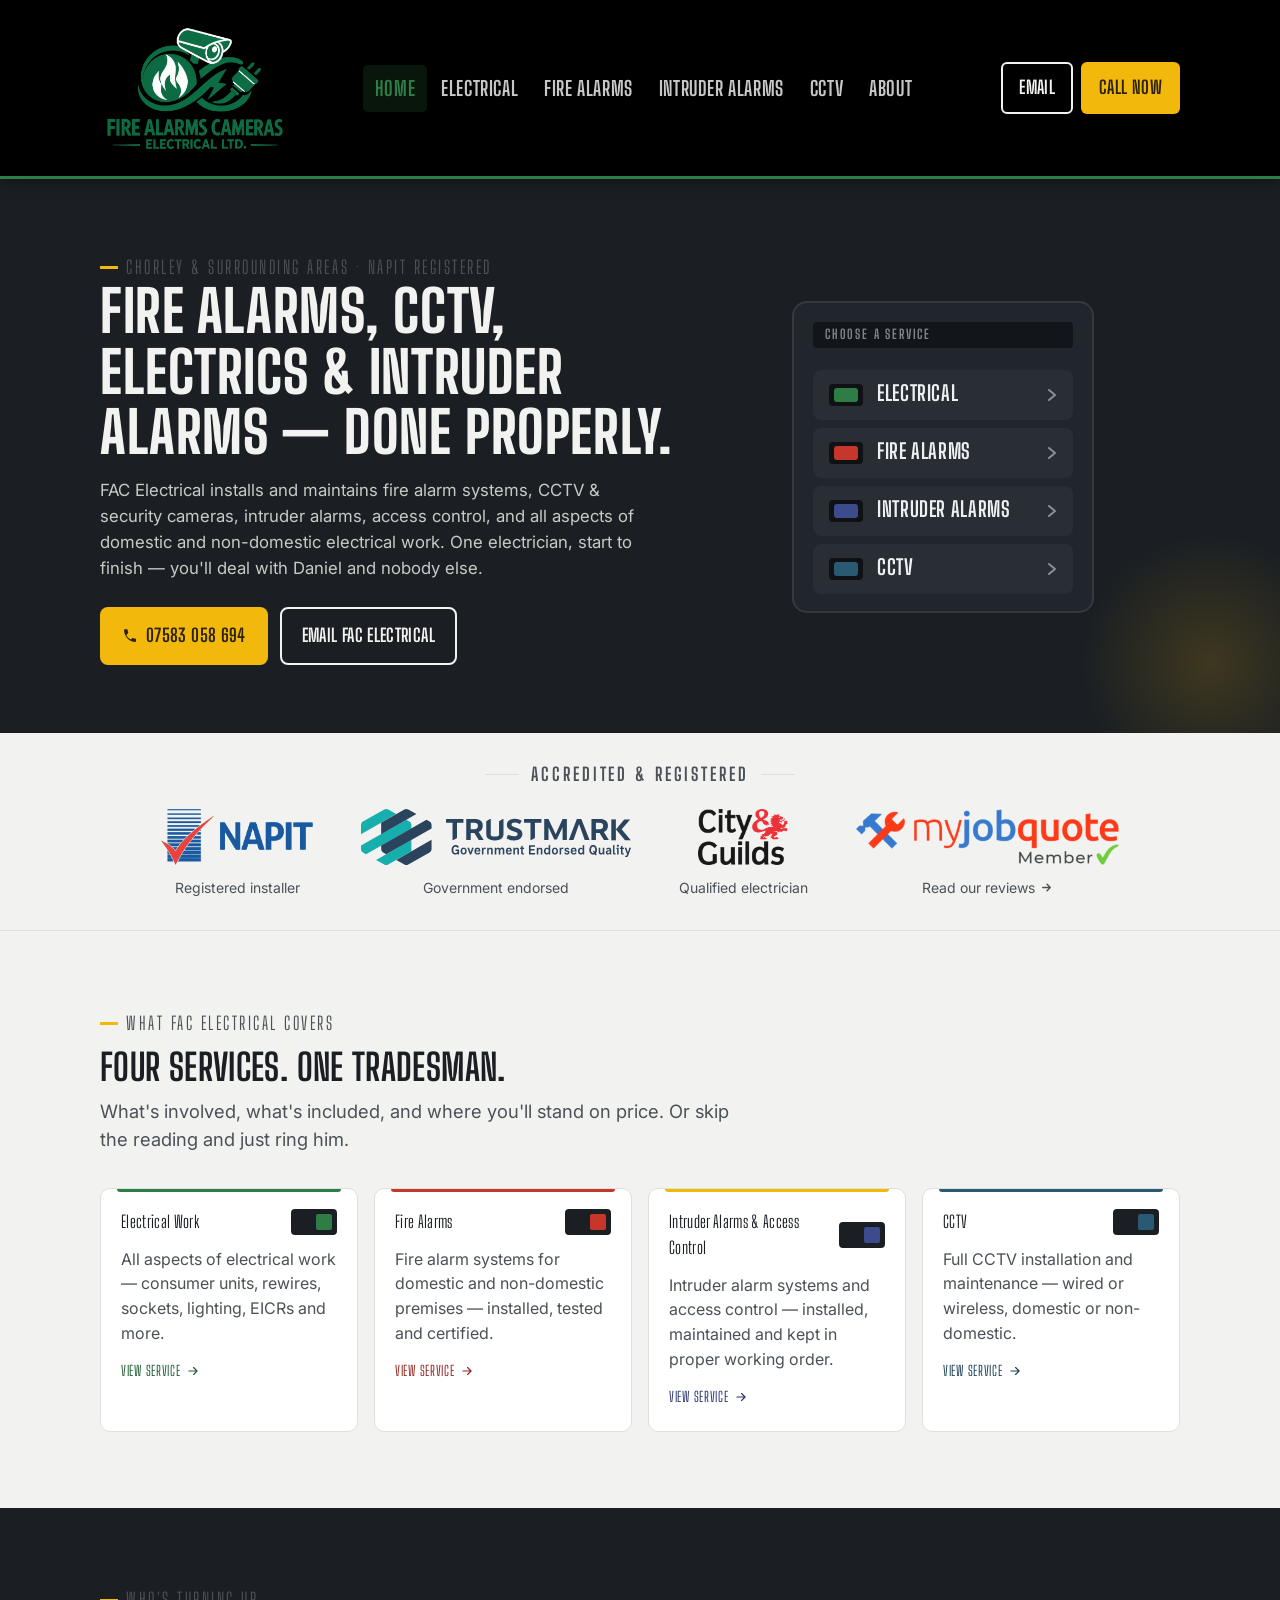
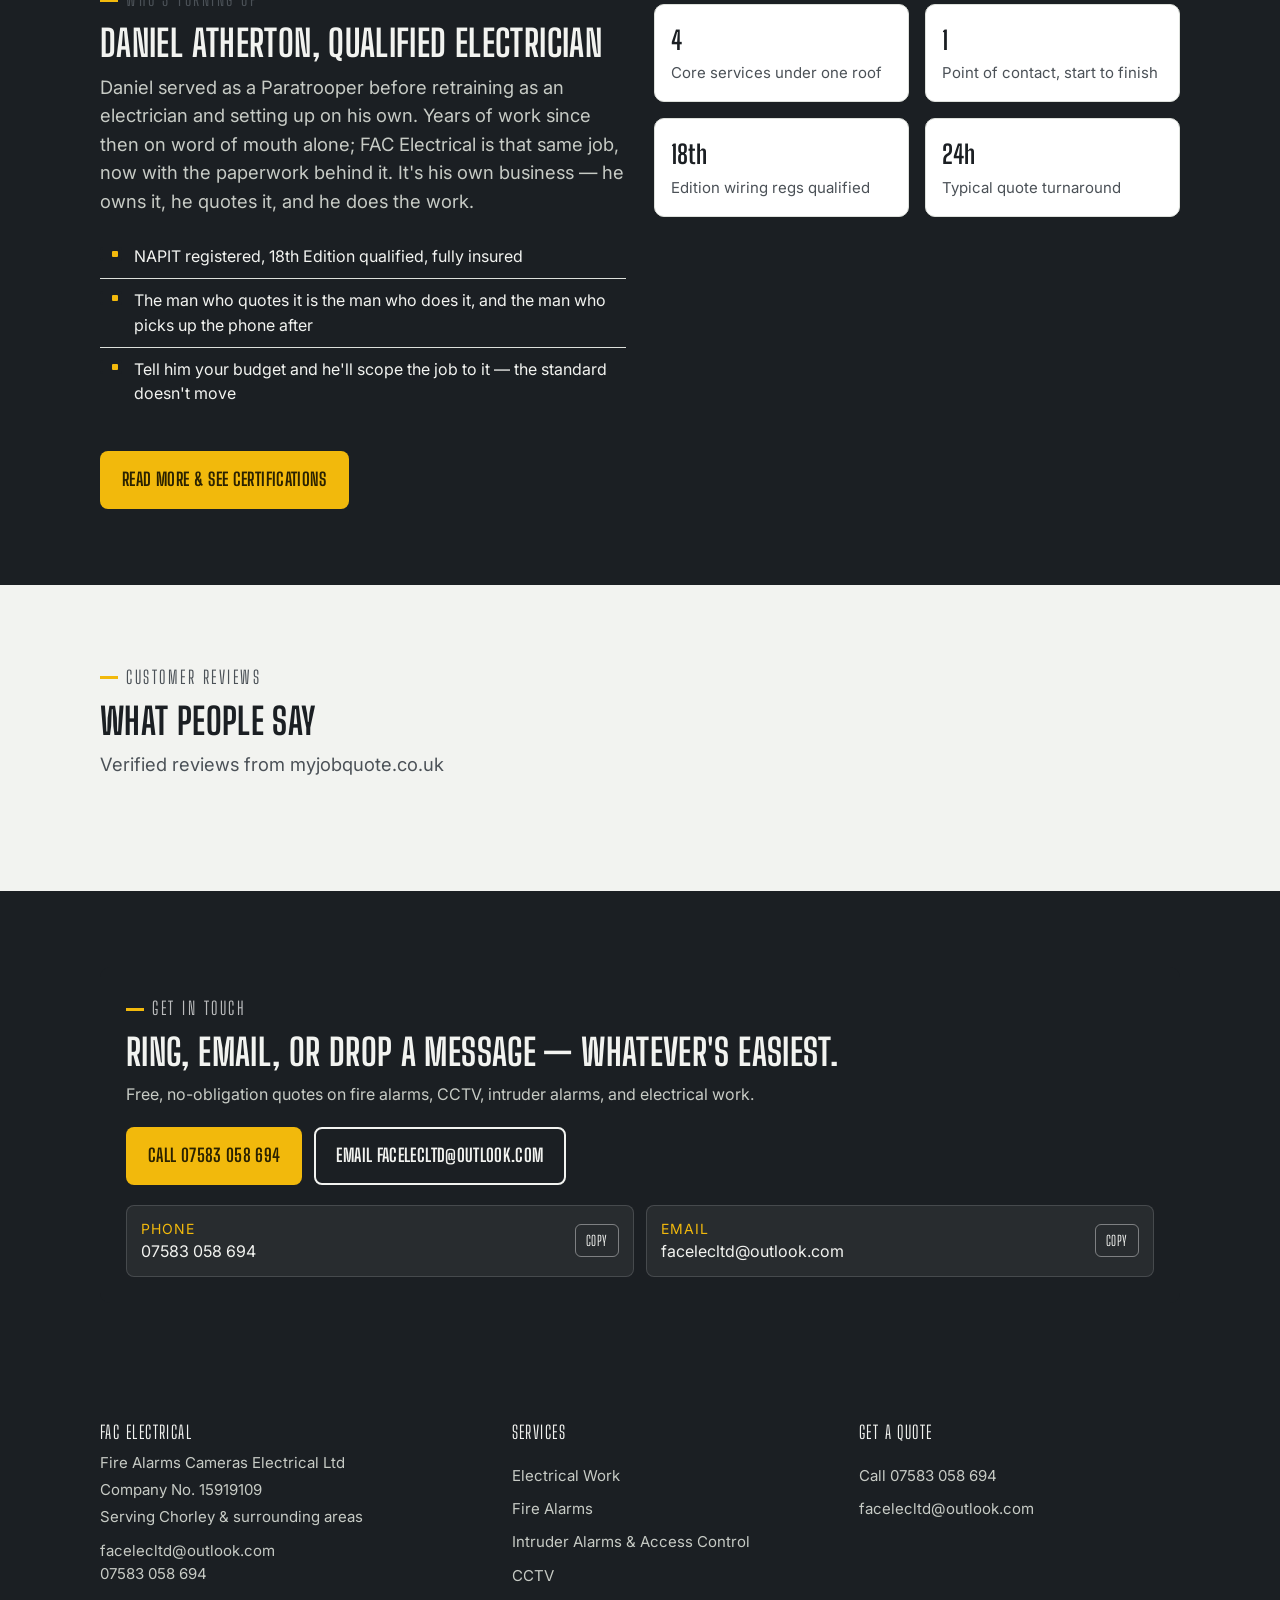
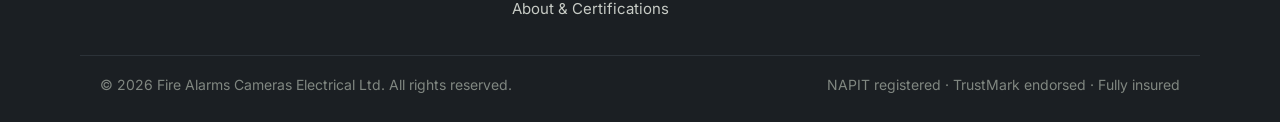
==== index.html @ 7ea2552b "initial push" ====
<!doctype html><html lang=en-GB><head><meta name=generator content="Hugo 0.164.0"><meta charset=utf-8><meta name=viewport content="width=device-width,initial-scale=1"><title>FAC Electrical - Fire Alarms, CCTV, Intruder Alarms & Electrical Work</title><meta name=description content="Fire Alarms Cameras Electrical Ltd — Fire alarm installation, CCTV, intruder alarm systems, access control, and all aspects of electrical work."><link rel=preconnect href=https://fonts.googleapis.com><link rel=preconnect href=https://fonts.gstatic.com crossorigin><link href="https://fonts.googleapis.com/css2?family=Big+Shoulders+Display:wght@700;800&family=Inter:wght@400;500;600;700&display=swap" rel=stylesheet><link rel=stylesheet href=/css/styles.css></head><body><header class=site-header><div class=site-header__bar><a class=brand href=/ aria-label="FAC Electrical home"><img class=brand__mark src=/img/logo.JPG alt="Fire Alarms Cameras Electrical Ltd" width=1400 height=1120>
</a><button class=nav-toggle aria-expanded=false aria-controls=site-nav aria-label="Open menu">
<span></span></button><nav class=site-nav id=site-nav><ul class=site-nav__list><li><a href=/ aria-current=page>Home</a></li><li><a href=/electrics/>Electrical</a></li><li><a href=/fire-alarms/>Fire Alarms</a></li><li><a href=/intruder-alarms/>Intruder Alarms</a></li><li><a href=/cameras/>CCTV</a></li><li><a href=/about/>About</a></li></ul></nav><div class=header-cta><a class="btn btn--outline btn--sm" href=mailto:facelecltd@outlook.com>Email</a>
<a class="btn btn--amber btn--sm" href=tel:+447583058694>Call now</a></div></div></header><main><section class=hero><div class="wrap hero__grid"><div><p class=eyebrow>Chorley & surrounding areas · NAPIT registered</p><h1>Fire alarms, CCTV, Electrics & Intruder alarms — done properly.</h1><p class=lede>FAC Electrical installs and maintains fire alarm systems, CCTV & security cameras, intruder alarms, access control, and all aspects of domestic and non-domestic electrical work. One electrician, start to finish — you'll deal with Daniel and nobody else.</p><div class=hero__ctas><a class="btn btn--amber" href=tel:+447583058694><svg width="16" height="16" viewBox="0 0 24 24" fill="none" aria-hidden="true"><path d="M6.6 10.8c1.4 2.8 3.8 5.2 6.6 6.6l2.2-2.2c.3-.3.7-.4 1-.2 1.1.5 2.3.8 3.6.8.6.0 1 .4 1 1V20c0 .6-.4 1-1 1C11.4 21 3 12.6 3 3c0-.6.4-1 1-1h3.5c.6.0 1 .4 1 1 0 1.3.3 2.5.8 3.6.2.3.1.7-.2 1L6.6 10.8z" fill="currentColor"/></svg>
07583 058 694
</a><a class="btn btn--outline" href=mailto:facelecltd@outlook.com>Email FAC Electrical</a></div></div><svg class="breaker-art" viewBox="0 0 340 340" fill="none" role="navigation" aria-label="Services"><rect x="20" y="14" width="300" height="310" rx="14" fill="#20262C" stroke="#33393F" stroke-width="2"/><rect x="40" y="34" width="260" height="26" rx="4" fill="#12161A"/><text class="breaker-art__title" x="52" y="51">Choose a service</text><a class="breaker-art__row" href="/electrics/"><rect class="breaker-art__body" x="40" y="82" width="260" height="50" rx="8" fill="#282E34"/><rect x="56" y="96" width="34" height="22" rx="4" fill="#0F1114"/><rect class="breaker-art__led" x="61" y="100" width="24" height="14" rx="3" fill="#2E7D46"/><text class="breaker-art__name" x="104" y="113">Electrical</text><path class="breaker-art__chev" d="M276 102l6 5-6 5" stroke="#8B9096" stroke-width="2" stroke-linecap="round" stroke-linejoin="round"/></a><a class="breaker-art__row" href="/fire-alarms/"><rect class="breaker-art__body" x="40" y="140" width="260" height="50" rx="8" fill="#282E34"/><rect x="56" y="154" width="34" height="22" rx="4" fill="#0F1114"/><rect class="breaker-art__led" x="61" y="158" width="24" height="14" rx="3" fill="#C6362A"/><text class="breaker-art__name" x="104" y="171">Fire Alarms</text><path class="breaker-art__chev" d="M276 160l6 5-6 5" stroke="#8B9096" stroke-width="2" stroke-linecap="round" stroke-linejoin="round"/></a><a class="breaker-art__row" href="/intruder-alarms/"><rect class="breaker-art__body" x="40" y="198" width="260" height="50" rx="8" fill="#282E34"/><rect x="56" y="212" width="34" height="22" rx="4" fill="#0F1114"/><rect class="breaker-art__led" x="61" y="216" width="24" height="14" rx="3" fill="#3B4B8C"/><text class="breaker-art__name" x="104" y="229">Intruder Alarms</text><path class="breaker-art__chev" d="M276 218l6 5-6 5" stroke="#8B9096" stroke-width="2" stroke-linecap="round" stroke-linejoin="round"/></a><a class="breaker-art__row" href="/cameras/"><rect class="breaker-art__body" x="40" y="256" width="260" height="50" rx="8" fill="#282E34"/><rect x="56" y="270" width="34" height="22" rx="4" fill="#0F1114"/><rect class="breaker-art__led" x="61" y="274" width="24" height="14" rx="3" fill="#2A5A73"/><text class="breaker-art__name" x="104" y="287">CCTV</text><path class="breaker-art__chev" d="M276 276l6 5-6 5" stroke="#8B9096" stroke-width="2" stroke-linecap="round" stroke-linejoin="round"/></a></svg></div></section><section class=accred-strip><div class="wrap accred-strip__inner"><span class=accred-strip__label>Accredited & registered</span><div class=accred-logos><div class=accred-item><img src=/img/napit.png alt=NAPIT class=accred-logo width=497 height=184>
<span class=accred-item__note>Registered installer</span></div><div class=accred-item><img src=/img/trustmark.svg alt=TrustMark class=accred-logo width=212 height=44>
<span class=accred-item__note>Government endorsed</span></div><div class=accred-item><img src=/img/cityandguilds.png alt="City & Guilds" class=accred-logo width=288 height=179>
<span class=accred-item__note>Qualified electrician</span></div><a class="accred-item accred-item--link" href=https://www.myjobquote.co.uk/t/fire-alarms-cameras-electrical-ltd target=_blank rel=noopener><img src=/img/myjobquote.png alt=MyJobQuote class=accred-logo width=432 height=92>
<span class=accred-item__note>Read our reviews<svg viewBox="0 0 24 24" fill="none" aria-hidden="true"><path d="M5 12h14M13 6l6 6-6 6" stroke="currentColor" stroke-width="2.5" stroke-linecap="round" stroke-linejoin="round"/></svg></span></a></div></div></section><section class=section><div class=wrap><p class=eyebrow>What FAC Electrical covers</p><h2 class=mt-sm>Four services. One tradesman.</h2><p class="lede mt-sm">What's involved, what's included, and where you'll stand on price. Or skip the reading and just ring him.</p><div class=panel-grid><a class="breaker breaker--electric" href=/electrics/><div class=breaker__row><span class=breaker__label>Electrical Work</span>
<span class=breaker__switch aria-hidden=true></span></div><p class=breaker__desc>All aspects of electrical work — consumer units, rewires, sockets, lighting, EICRs and more.</p><span class=breaker__go>View service <svg viewBox="0 0 24 24" fill="none" aria-hidden="true"><path d="M5 12h14M13 6l6 6-6 6" stroke="currentColor" stroke-width="2" stroke-linecap="round" stroke-linejoin="round"/></svg></span>
</a><a class="breaker breaker--fire" href=/fire-alarms/><div class=breaker__row><span class=breaker__label>Fire Alarms</span>
<span class=breaker__switch aria-hidden=true></span></div><p class=breaker__desc>Fire alarm systems for domestic and non-domestic premises — installed, tested and certified.</p><span class=breaker__go>View service <svg viewBox="0 0 24 24" fill="none" aria-hidden="true"><path d="M5 12h14M13 6l6 6-6 6" stroke="currentColor" stroke-width="2" stroke-linecap="round" stroke-linejoin="round"/></svg></span>
</a><a class="breaker breaker--intruder" href=/intruder-alarms/><div class=breaker__row><span class=breaker__label>Intruder Alarms & Access Control</span>
<span class=breaker__switch aria-hidden=true></span></div><p class=breaker__desc>Intruder alarm systems and access control — installed, maintained and kept in proper working order.</p><span class=breaker__go>View service <svg viewBox="0 0 24 24" fill="none" aria-hidden="true"><path d="M5 12h14M13 6l6 6-6 6" stroke="currentColor" stroke-width="2" stroke-linecap="round" stroke-linejoin="round"/></svg></span>
</a><a class="breaker breaker--camera" href=/cameras/><div class=breaker__row><span class=breaker__label>CCTV</span>
<span class=breaker__switch aria-hidden=true></span></div><p class=breaker__desc>Full CCTV installation and maintenance — wired or wireless, domestic or non-domestic.</p><span class=breaker__go>View service <svg viewBox="0 0 24 24" fill="none" aria-hidden="true"><path d="M5 12h14M13 6l6 6-6 6" stroke="currentColor" stroke-width="2" stroke-linecap="round" stroke-linejoin="round"/></svg></span></a></div></div></section><section class="section section--dark"><div class="wrap trust"><div><p class=eyebrow>Who's turning up</p><h2 class=mt-sm>Daniel Atherton, Qualified Electrician</h2><p class="lede mt-sm">Daniel served as a Paratrooper before retraining as an electrician and setting up on his own. Years of work since then on word of mouth alone; FAC Electrical is that same job, now with the paperwork behind it. It's his own business — he owns it, he quotes it, and he does the work.</p><ul class="switch-list mt-md"><li><span class=tick aria-hidden=true></span> NAPIT registered, 18th Edition qualified, fully insured</li><li><span class=tick aria-hidden=true></span> The man who quotes it is the man who does it, and the man who picks up the phone after</li><li><span class=tick aria-hidden=true></span> Tell him your budget and he'll scope the job to it — the standard doesn't move</li></ul><a class="btn btn--amber mt-lg" href=/about/>Read more & see certifications</a></div><div class=trust__stats><div class=trust__stat><b>4</b><span>Core services under one roof</span></div><div class=trust__stat><b>1</b><span>Point of contact, start to finish</span></div><div class=trust__stat><b>18th</b><span>Edition wiring regs qualified</span></div><div class=trust__stat><b>24h</b><span>Typical quote turnaround</span></div></div></div></section><section class=section id=reviews><div class=wrap><p class=eyebrow>Customer reviews</p><h2 class=mt-sm>What people say</h2><p class="lede mt-sm">Verified reviews from myjobquote.co.uk</p><div class=mt-lg id=mjq-reviews-widget></div></div></section><section class="section section--dark" id=contact><div class=wrap><div class=contact-block><p class=eyebrow style=color:rgba(255,255,255,.7)>Get in touch</p><h2 class=mt-sm>Ring, email, or drop a message — whatever's easiest.</h2><p class="text-soft mt-sm" style=color:#c7cbc5>Free, no-obligation quotes on fire alarms, CCTV, intruder alarms, and electrical work.</p><div class="hero__ctas mt-md"><a class="btn btn--amber" href=tel:+447583058694>Call 07583 058 694</a>
<a class="btn btn--outline" href=mailto:facelecltd@outlook.com>Email facelecltd@outlook.com</a></div><div class=contact-methods><div class=contact-row><div class=contact-row__text><div class=contact-row__label>Phone</div><div class=contact-row__value>07583 058 694</div></div><button class=copy-btn data-copy-value="07583 058 694">Copy</button></div><div class=contact-row><div class=contact-row__text><div class=contact-row__label>Email</div><div class=contact-row__value>facelecltd@outlook.com</div></div><button class=copy-btn data-copy-value=facelecltd@outlook.com>Copy</button></div></div></div></div></section></main><footer class=site-footer><div class="wrap footer-grid"><div class=footer-company><p class=footer-heading>FAC Electrical</p><p>Fire Alarms Cameras Electrical Ltd</p><p>Company No. 15919109</p><p>Serving Chorley & surrounding areas</p><p class=mt-sm>facelecltd@outlook.com<br>07583 058 694</p></div><nav class=footer-links><p class=footer-heading>Services</p><a href=/electrics/>Electrical Work</a>
<a href=/fire-alarms/>Fire Alarms</a>
<a href=/intruder-alarms/>Intruder Alarms & Access Control</a>
<a href=/cameras/>CCTV</a>
<a href=/about/>About & Certifications</a></nav><div class=footer-links><p class=footer-heading>Get a quote</p><a href=tel:+447583058694>Call 07583 058 694</a>
<a href=mailto:facelecltd@outlook.com>facelecltd@outlook.com</a></div></div><div class="wrap footer-bottom"><span>&copy; 2026 Fire Alarms Cameras Electrical Ltd. All rights reserved.</span>
<span>NAPIT registered · TrustMark endorsed · Fully insured</span></div></footer><div class=mobile-bar><a href=tel:+447583058694>Call</a>
<a href=mailto:facelecltd@outlook.com>Email</a></div><script src=/js/main.js></script><script src=https://www.myjobquote.co.uk/js/widget.js></script><script>(new MyJobQuoteWidget).init({targetId:"mjq-reviews-widget",userId:"usr_rum1ofasfew40qtidzmq6sgp3s2v",numberOfReviews:10,widgetStyle:"full-width-with-sidebar",theme:"light"})</script></body></html>
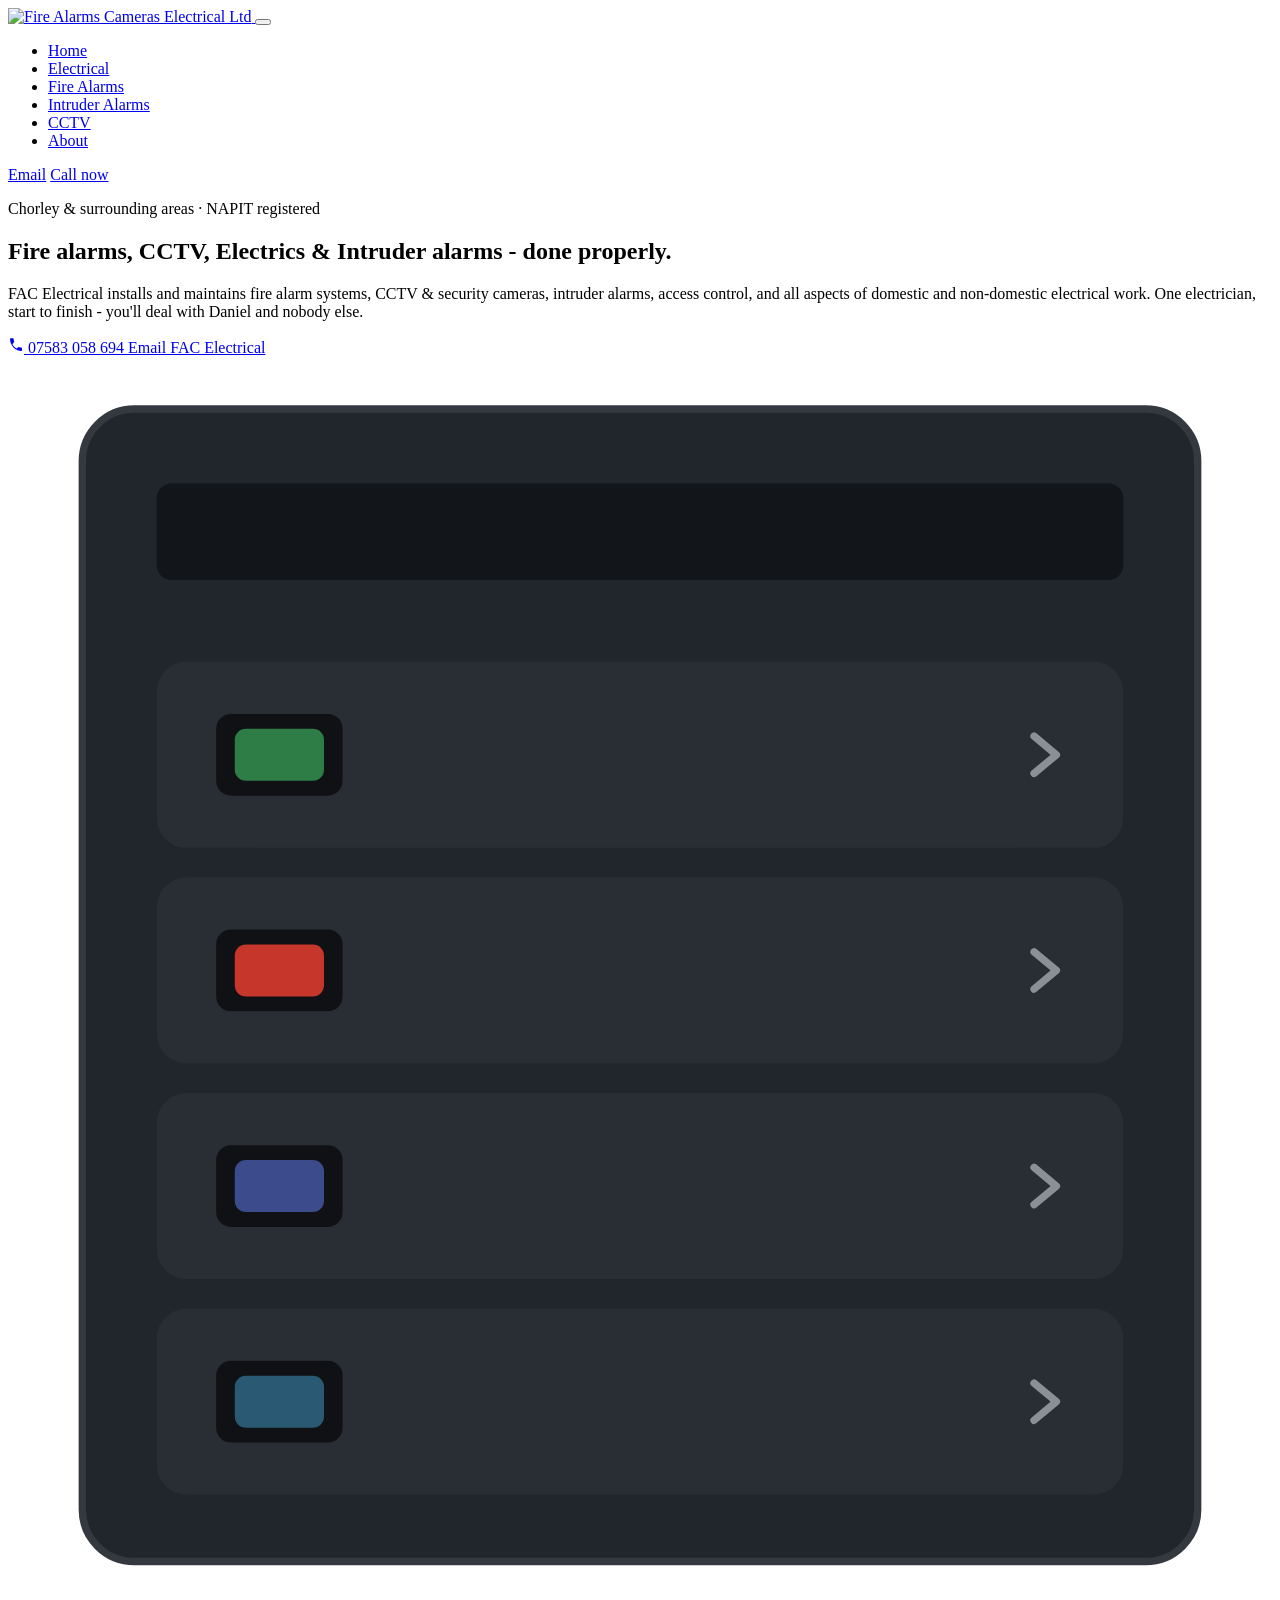
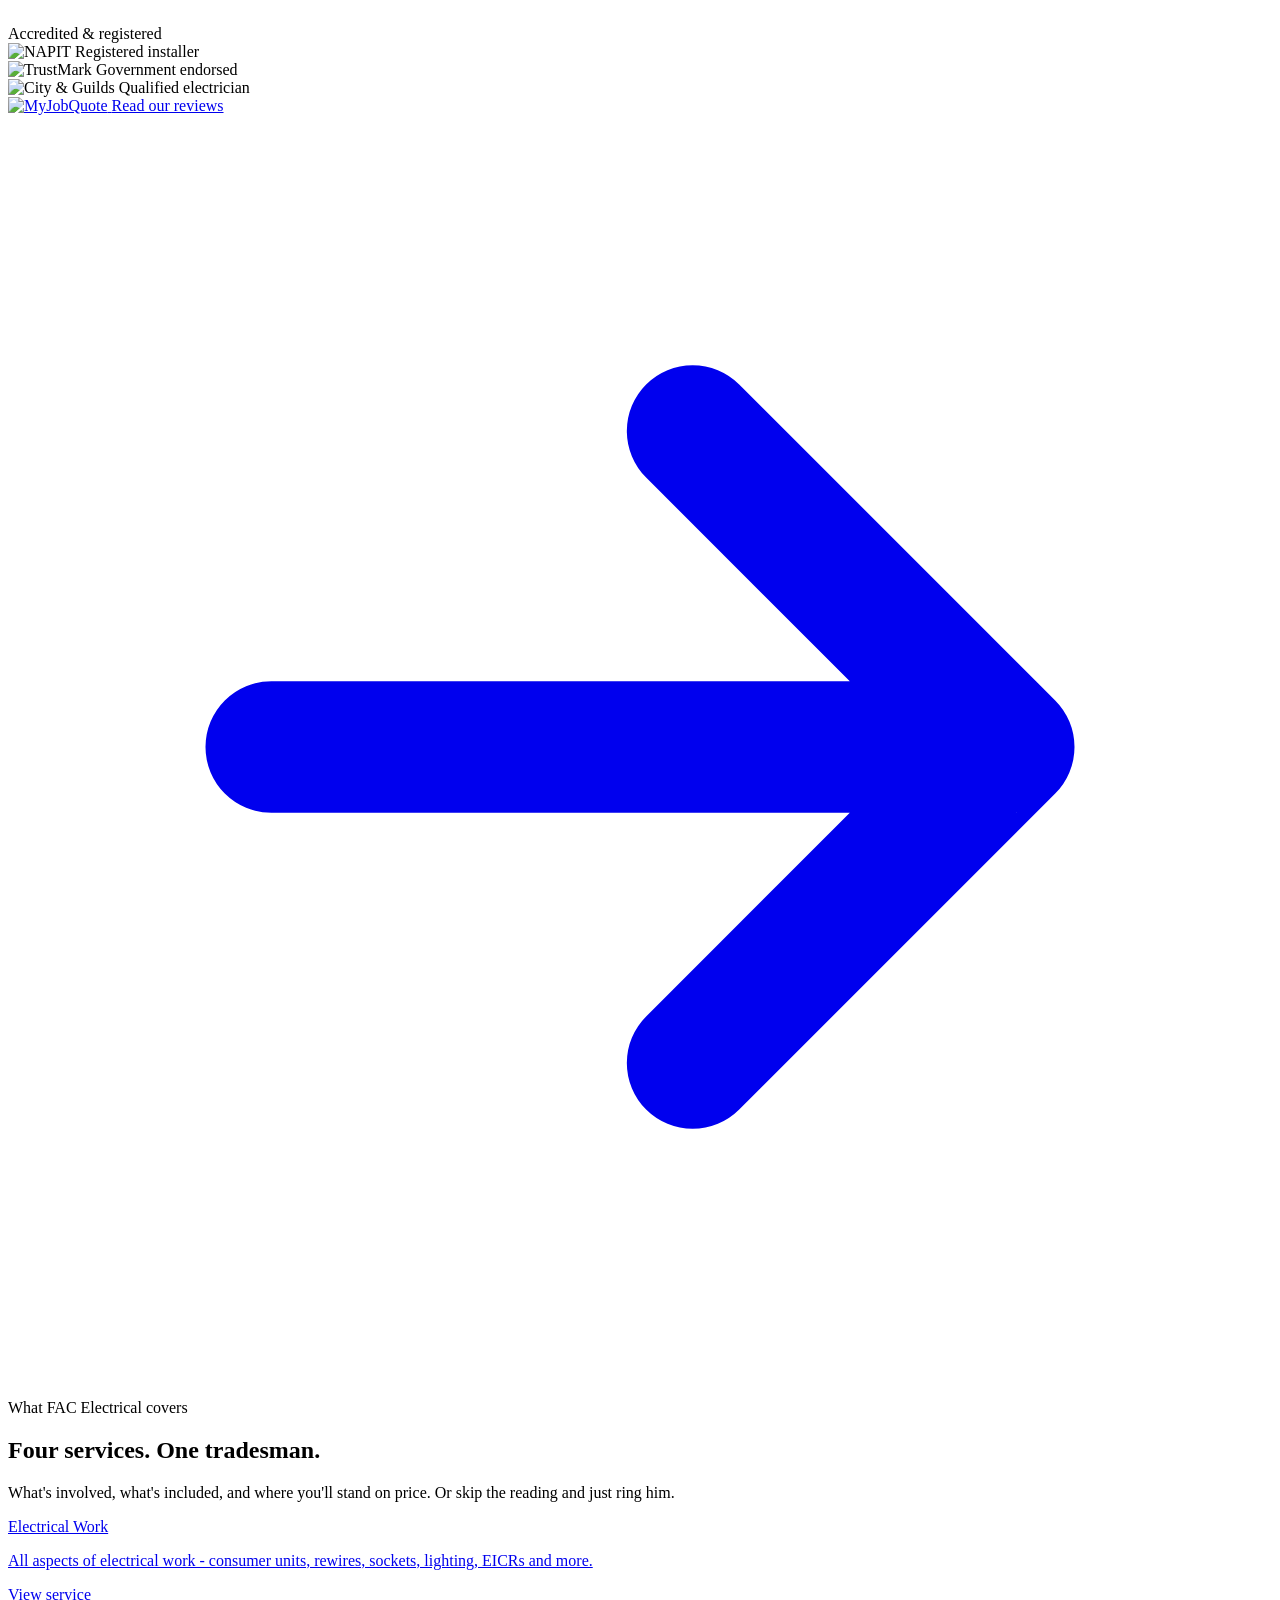
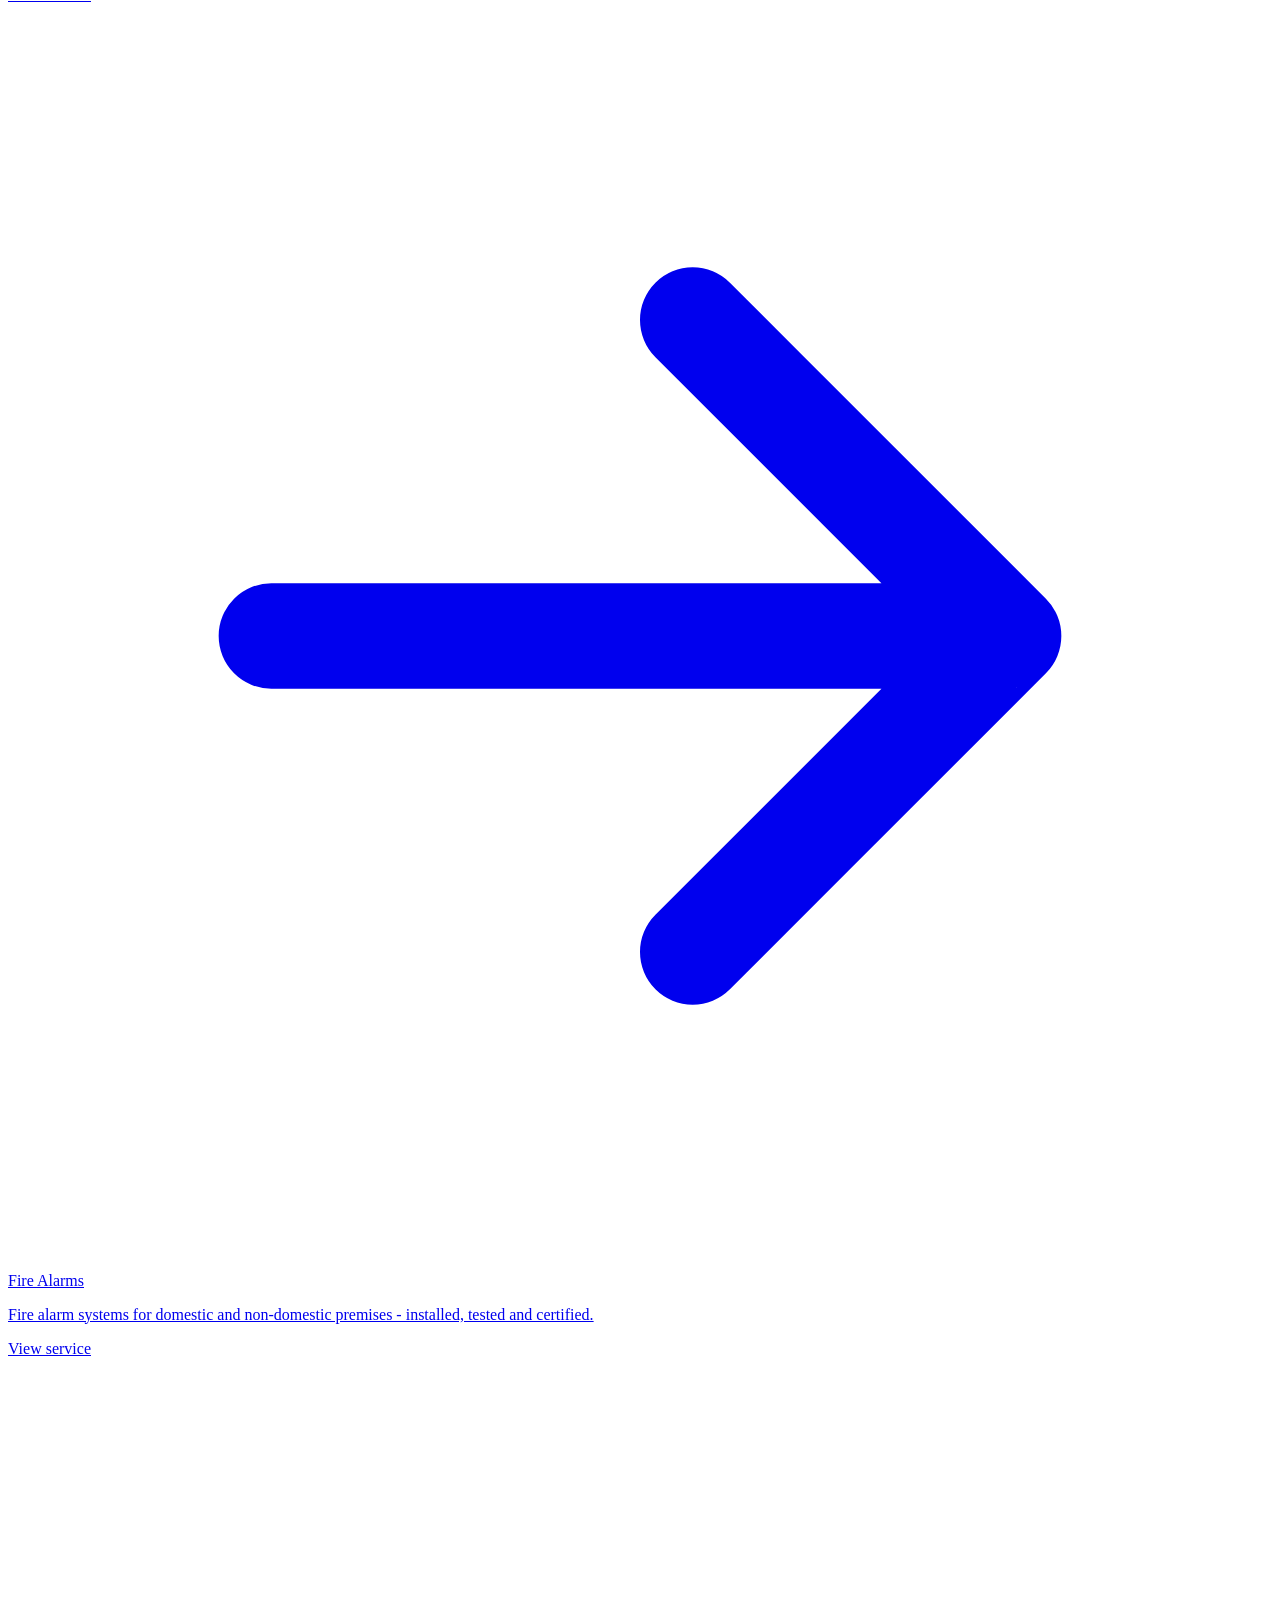
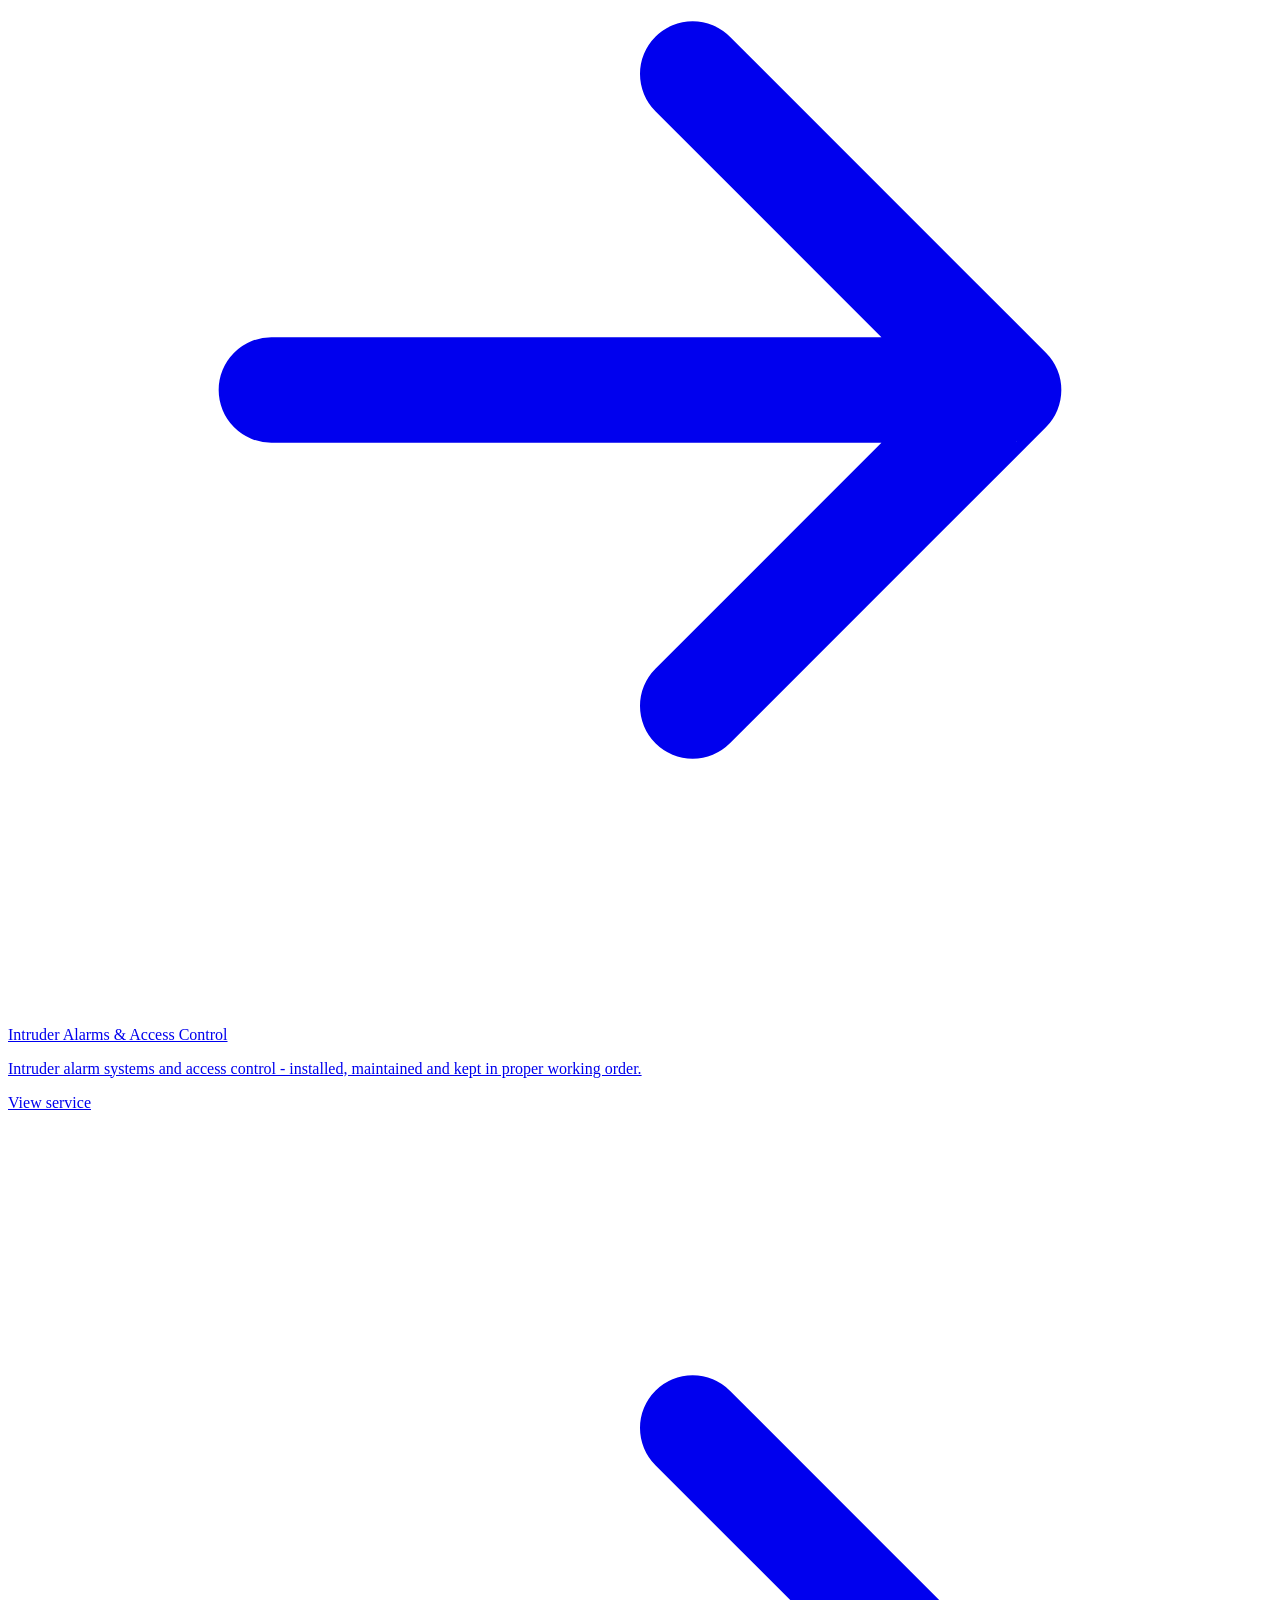
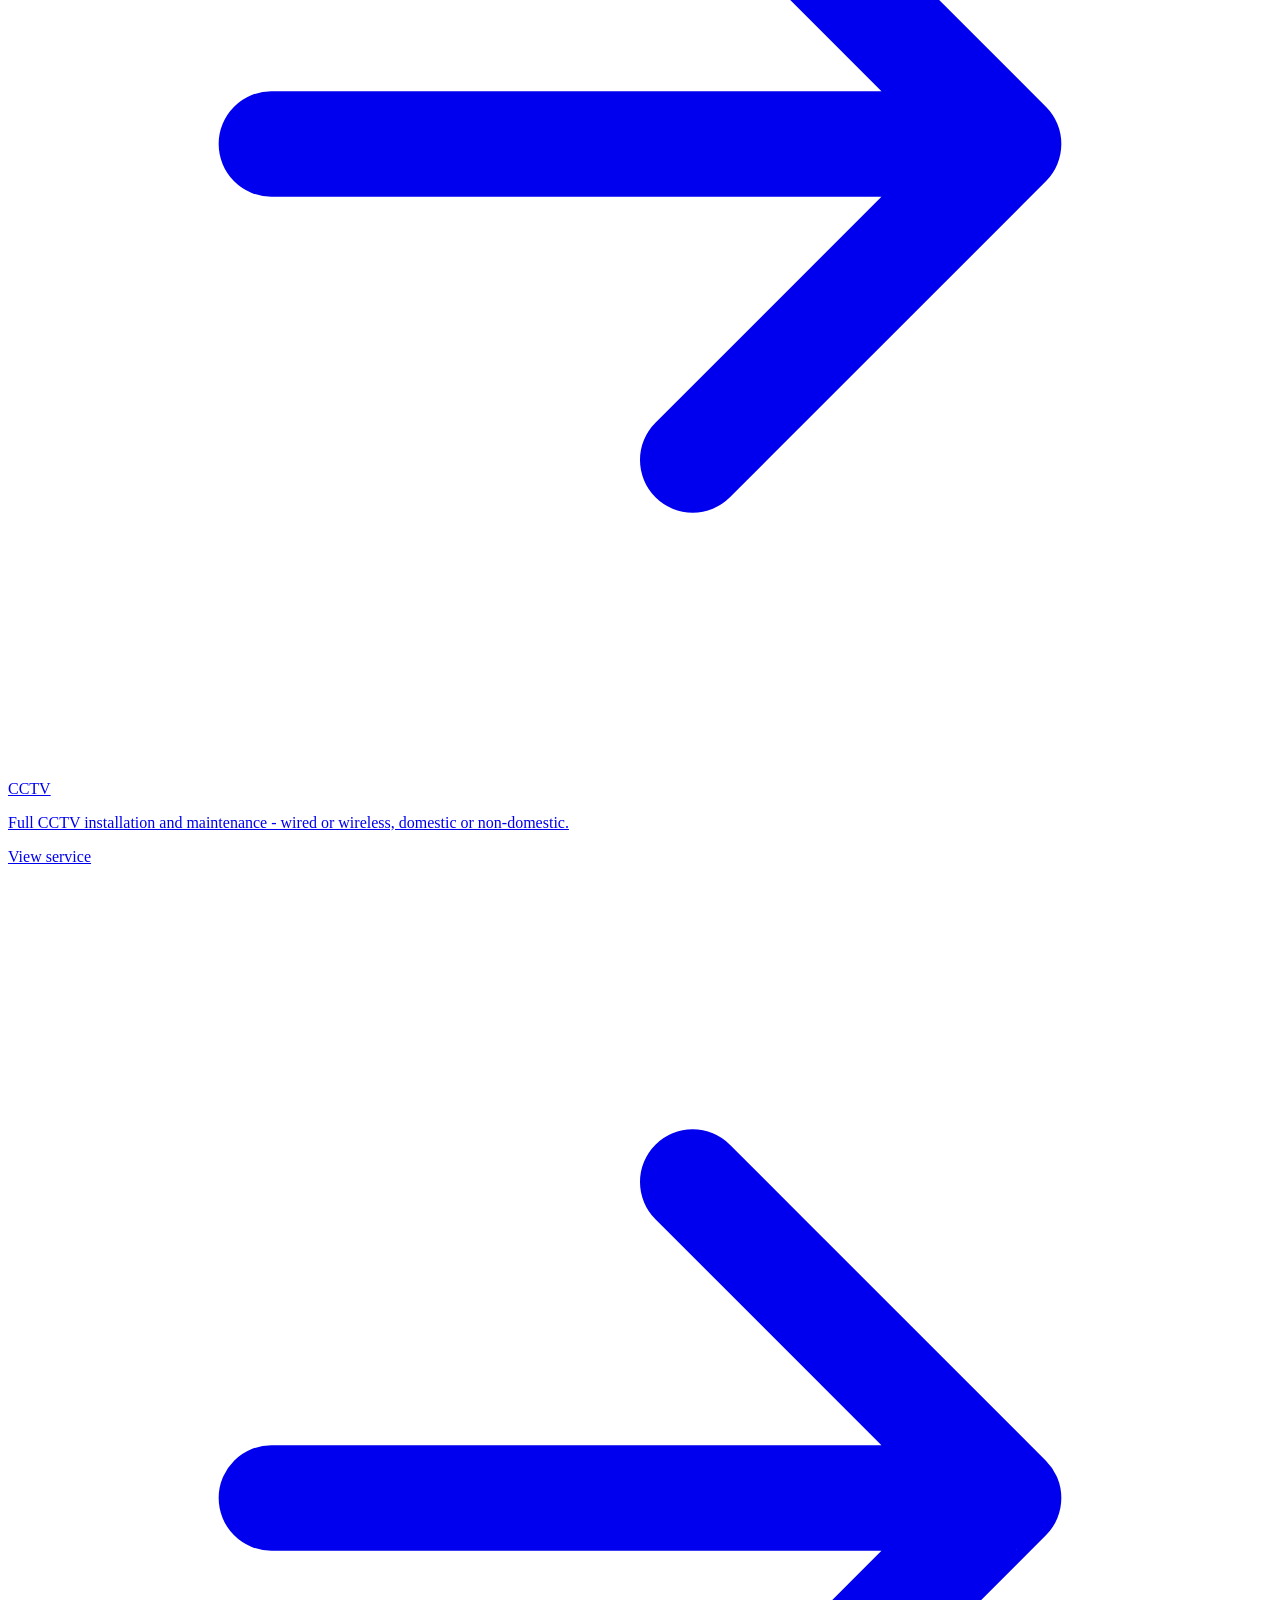
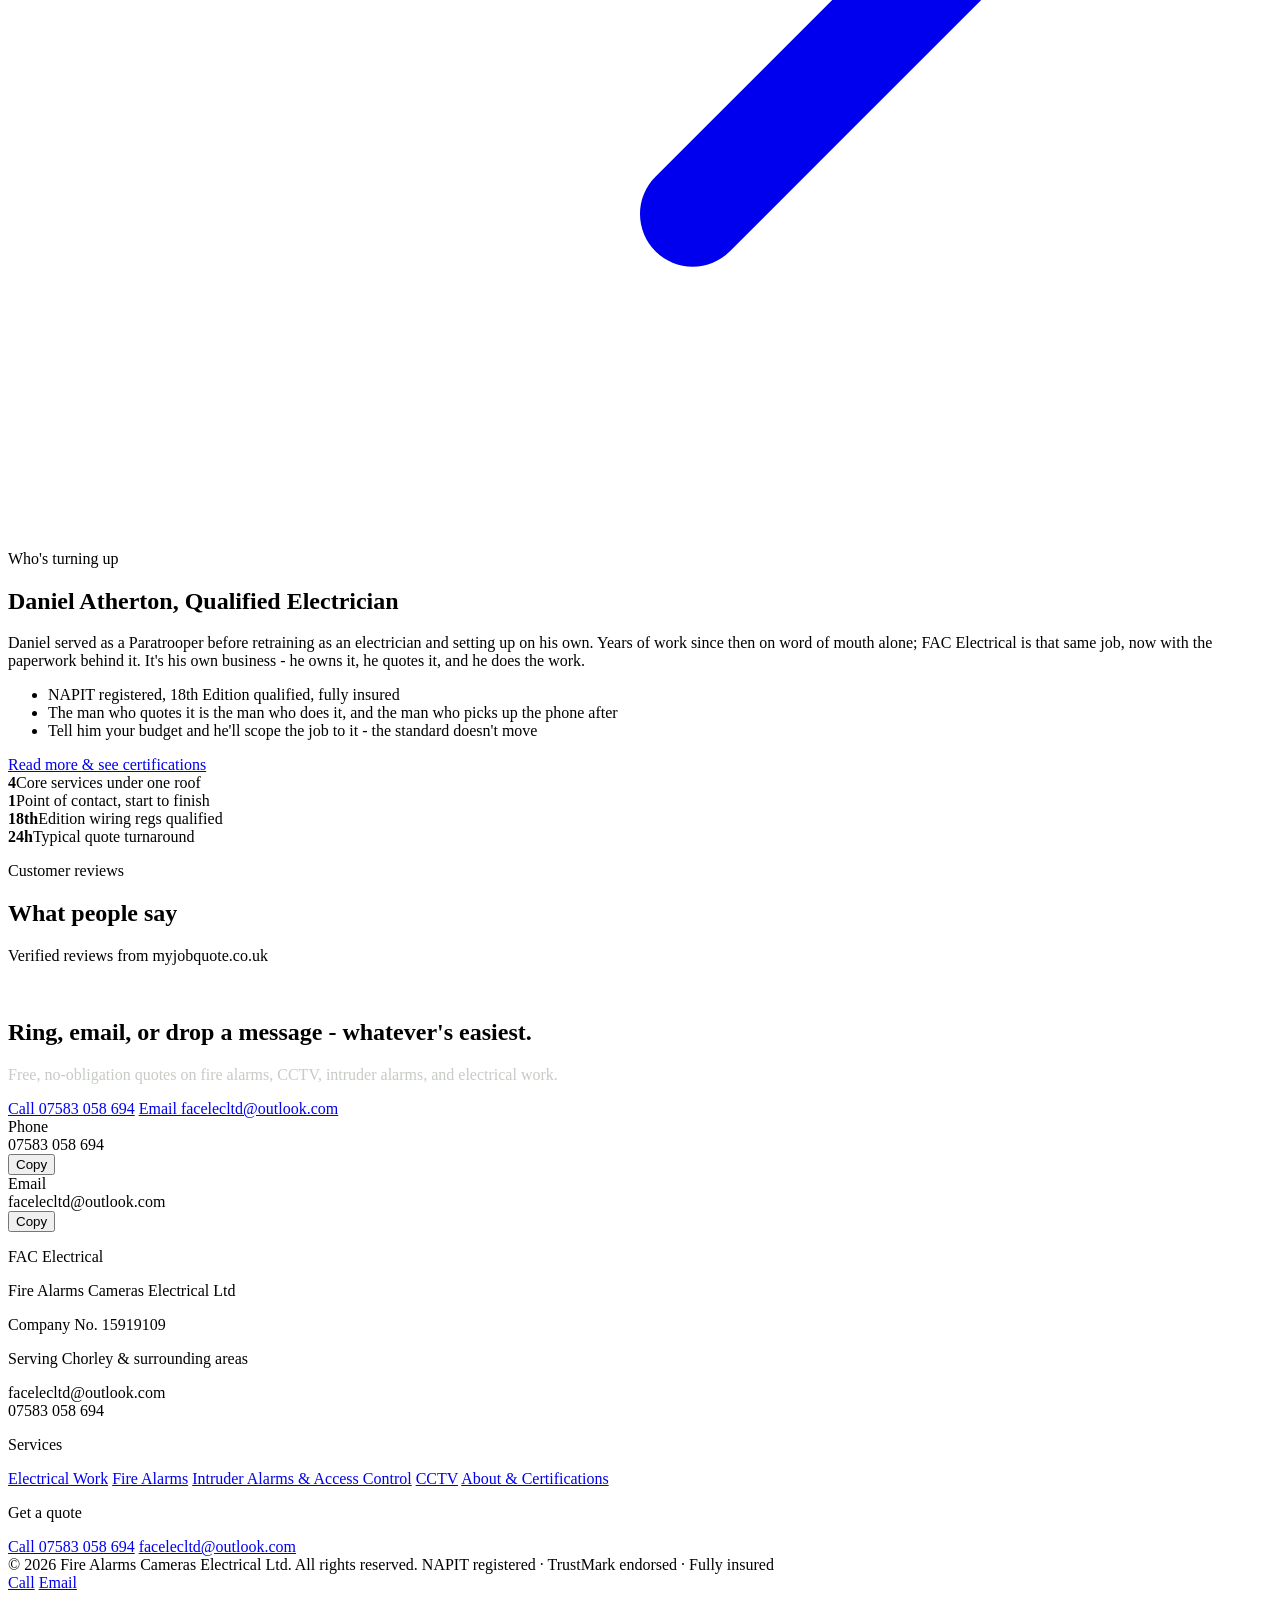
==== commit 0d0906aa: "initial push" ====
--- a/index.html
+++ b/index.html
@@ -1,20 +1,20 @@
-<!doctype html><html lang=en-GB><head><meta name=generator content="Hugo 0.164.0"><meta charset=utf-8><meta name=viewport content="width=device-width,initial-scale=1"><title>FAC Electrical - Fire Alarms, CCTV, Intruder Alarms & Electrical Work</title><meta name=description content="Fire Alarms Cameras Electrical Ltd — Fire alarm installation, CCTV, intruder alarm systems, access control, and all aspects of electrical work."><link rel=preconnect href=https://fonts.googleapis.com><link rel=preconnect href=https://fonts.gstatic.com crossorigin><link href="https://fonts.googleapis.com/css2?family=Big+Shoulders+Display:wght@700;800&family=Inter:wght@400;500;600;700&display=swap" rel=stylesheet><link rel=stylesheet href=/css/styles.css></head><body><header class=site-header><div class=site-header__bar><a class=brand href=/ aria-label="FAC Electrical home"><img class=brand__mark src=/img/logo.JPG alt="Fire Alarms Cameras Electrical Ltd" width=1400 height=1120>
+<!doctype html><html lang=en-GB><head><meta name=generator content="Hugo 0.164.0"><meta charset=utf-8><meta name=viewport content="width=device-width,initial-scale=1"><title>FAC Electrical - Fire Alarms, CCTV, Intruder Alarms & Electrical Work</title><meta name=description content="Fire Alarms Cameras Electrical Ltd - Fire alarm installation, CCTV, intruder alarm systems, access control, and all aspects of electrical work."><link rel=preconnect href=https://fonts.googleapis.com><link rel=preconnect href=https://fonts.gstatic.com crossorigin><link href="https://fonts.googleapis.com/css2?family=Big+Shoulders+Display:wght@700;800&family=Inter:wght@400;500;600;700&display=swap" rel=stylesheet><link rel=stylesheet href=/FACElectrical/css/styles.css></head><body><header class=site-header><div class=site-header__bar><a class=brand href=/ aria-label="FAC Electrical home"><img class=brand__mark src=/FACElectrical/img/logo.JPG alt="Fire Alarms Cameras Electrical Ltd" width=1400 height=1120>
 </a><button class=nav-toggle aria-expanded=false aria-controls=site-nav aria-label="Open menu">
-<span></span></button><nav class=site-nav id=site-nav><ul class=site-nav__list><li><a href=/ aria-current=page>Home</a></li><li><a href=/electrics/>Electrical</a></li><li><a href=/fire-alarms/>Fire Alarms</a></li><li><a href=/intruder-alarms/>Intruder Alarms</a></li><li><a href=/cameras/>CCTV</a></li><li><a href=/about/>About</a></li></ul></nav><div class=header-cta><a class="btn btn--outline btn--sm" href=mailto:facelecltd@outlook.com>Email</a>
-<a class="btn btn--amber btn--sm" href=tel:+447583058694>Call now</a></div></div></header><main><section class=hero><div class="wrap hero__grid"><div><p class=eyebrow>Chorley & surrounding areas · NAPIT registered</p><h1>Fire alarms, CCTV, Electrics & Intruder alarms — done properly.</h1><p class=lede>FAC Electrical installs and maintains fire alarm systems, CCTV & security cameras, intruder alarms, access control, and all aspects of domestic and non-domestic electrical work. One electrician, start to finish — you'll deal with Daniel and nobody else.</p><div class=hero__ctas><a class="btn btn--amber" href=tel:+447583058694><svg width="16" height="16" viewBox="0 0 24 24" fill="none" aria-hidden="true"><path d="M6.6 10.8c1.4 2.8 3.8 5.2 6.6 6.6l2.2-2.2c.3-.3.7-.4 1-.2 1.1.5 2.3.8 3.6.8.6.0 1 .4 1 1V20c0 .6-.4 1-1 1C11.4 21 3 12.6 3 3c0-.6.4-1 1-1h3.5c.6.0 1 .4 1 1 0 1.3.3 2.5.8 3.6.2.3.1.7-.2 1L6.6 10.8z" fill="currentColor"/></svg>
+<span></span></button><nav class=site-nav id=site-nav><ul class=site-nav__list><li><a href=/>Home</a></li><li><a href=/electrics/>Electrical</a></li><li><a href=/fire-alarms/>Fire Alarms</a></li><li><a href=/intruder-alarms/>Intruder Alarms</a></li><li><a href=/cameras/>CCTV</a></li><li><a href=/about/>About</a></li></ul></nav><div class=header-cta><a class="btn btn--outline btn--sm" href=mailto:facelecltd@outlook.com>Email</a>
+<a class="btn btn--amber btn--sm" href=tel:+447583058694>Call now</a></div></div></header><main><section class=hero><div class="wrap hero__grid"><div><p class=eyebrow>Chorley & surrounding areas · NAPIT registered</p><h1>Fire alarms, CCTV, Electrics & Intruder alarms - done properly.</h1><p class=lede>FAC Electrical installs and maintains fire alarm systems, CCTV & security cameras, intruder alarms, access control, and all aspects of domestic and non-domestic electrical work. One electrician, start to finish - you'll deal with Daniel and nobody else.</p><div class=hero__ctas><a class="btn btn--amber" href=tel:+447583058694><svg width="16" height="16" viewBox="0 0 24 24" fill="none" aria-hidden="true"><path d="M6.6 10.8c1.4 2.8 3.8 5.2 6.6 6.6l2.2-2.2c.3-.3.7-.4 1-.2 1.1.5 2.3.8 3.6.8.6.0 1 .4 1 1V20c0 .6-.4 1-1 1C11.4 21 3 12.6 3 3c0-.6.4-1 1-1h3.5c.6.0 1 .4 1 1 0 1.3.3 2.5.8 3.6.2.3.1.7-.2 1L6.6 10.8z" fill="currentColor"/></svg>
 07583 058 694
-</a><a class="btn btn--outline" href=mailto:facelecltd@outlook.com>Email FAC Electrical</a></div></div><svg class="breaker-art" viewBox="0 0 340 340" fill="none" role="navigation" aria-label="Services"><rect x="20" y="14" width="300" height="310" rx="14" fill="#20262C" stroke="#33393F" stroke-width="2"/><rect x="40" y="34" width="260" height="26" rx="4" fill="#12161A"/><text class="breaker-art__title" x="52" y="51">Choose a service</text><a class="breaker-art__row" href="/electrics/"><rect class="breaker-art__body" x="40" y="82" width="260" height="50" rx="8" fill="#282E34"/><rect x="56" y="96" width="34" height="22" rx="4" fill="#0F1114"/><rect class="breaker-art__led" x="61" y="100" width="24" height="14" rx="3" fill="#2E7D46"/><text class="breaker-art__name" x="104" y="113">Electrical</text><path class="breaker-art__chev" d="M276 102l6 5-6 5" stroke="#8B9096" stroke-width="2" stroke-linecap="round" stroke-linejoin="round"/></a><a class="breaker-art__row" href="/fire-alarms/"><rect class="breaker-art__body" x="40" y="140" width="260" height="50" rx="8" fill="#282E34"/><rect x="56" y="154" width="34" height="22" rx="4" fill="#0F1114"/><rect class="breaker-art__led" x="61" y="158" width="24" height="14" rx="3" fill="#C6362A"/><text class="breaker-art__name" x="104" y="171">Fire Alarms</text><path class="breaker-art__chev" d="M276 160l6 5-6 5" stroke="#8B9096" stroke-width="2" stroke-linecap="round" stroke-linejoin="round"/></a><a class="breaker-art__row" href="/intruder-alarms/"><rect class="breaker-art__body" x="40" y="198" width="260" height="50" rx="8" fill="#282E34"/><rect x="56" y="212" width="34" height="22" rx="4" fill="#0F1114"/><rect class="breaker-art__led" x="61" y="216" width="24" height="14" rx="3" fill="#3B4B8C"/><text class="breaker-art__name" x="104" y="229">Intruder Alarms</text><path class="breaker-art__chev" d="M276 218l6 5-6 5" stroke="#8B9096" stroke-width="2" stroke-linecap="round" stroke-linejoin="round"/></a><a class="breaker-art__row" href="/cameras/"><rect class="breaker-art__body" x="40" y="256" width="260" height="50" rx="8" fill="#282E34"/><rect x="56" y="270" width="34" height="22" rx="4" fill="#0F1114"/><rect class="breaker-art__led" x="61" y="274" width="24" height="14" rx="3" fill="#2A5A73"/><text class="breaker-art__name" x="104" y="287">CCTV</text><path class="breaker-art__chev" d="M276 276l6 5-6 5" stroke="#8B9096" stroke-width="2" stroke-linecap="round" stroke-linejoin="round"/></a></svg></div></section><section class=accred-strip><div class="wrap accred-strip__inner"><span class=accred-strip__label>Accredited & registered</span><div class=accred-logos><div class=accred-item><img src=/img/napit.png alt=NAPIT class=accred-logo width=497 height=184>
-<span class=accred-item__note>Registered installer</span></div><div class=accred-item><img src=/img/trustmark.svg alt=TrustMark class=accred-logo width=212 height=44>
-<span class=accred-item__note>Government endorsed</span></div><div class=accred-item><img src=/img/cityandguilds.png alt="City & Guilds" class=accred-logo width=288 height=179>
-<span class=accred-item__note>Qualified electrician</span></div><a class="accred-item accred-item--link" href=https://www.myjobquote.co.uk/t/fire-alarms-cameras-electrical-ltd target=_blank rel=noopener><img src=/img/myjobquote.png alt=MyJobQuote class=accred-logo width=432 height=92>
+</a><a class="btn btn--outline" href=mailto:facelecltd@outlook.com>Email FAC Electrical</a></div></div><svg class="breaker-art" viewBox="0 0 340 340" fill="none" role="navigation" aria-label="Services"><rect x="20" y="14" width="300" height="310" rx="14" fill="#20262C" stroke="#33393F" stroke-width="2"/><rect x="40" y="34" width="260" height="26" rx="4" fill="#12161A"/><text class="breaker-art__title" x="52" y="51">Choose a service</text><a class="breaker-art__row" href="/electrics/"><rect class="breaker-art__body" x="40" y="82" width="260" height="50" rx="8" fill="#282E34"/><rect x="56" y="96" width="34" height="22" rx="4" fill="#0F1114"/><rect class="breaker-art__led" x="61" y="100" width="24" height="14" rx="3" fill="#2E7D46"/><text class="breaker-art__name" x="104" y="113">Electrical</text><path class="breaker-art__chev" d="M276 102l6 5-6 5" stroke="#8B9096" stroke-width="2" stroke-linecap="round" stroke-linejoin="round"/></a><a class="breaker-art__row" href="/fire-alarms/"><rect class="breaker-art__body" x="40" y="140" width="260" height="50" rx="8" fill="#282E34"/><rect x="56" y="154" width="34" height="22" rx="4" fill="#0F1114"/><rect class="breaker-art__led" x="61" y="158" width="24" height="14" rx="3" fill="#C6362A"/><text class="breaker-art__name" x="104" y="171">Fire Alarms</text><path class="breaker-art__chev" d="M276 160l6 5-6 5" stroke="#8B9096" stroke-width="2" stroke-linecap="round" stroke-linejoin="round"/></a><a class="breaker-art__row" href="/intruder-alarms/"><rect class="breaker-art__body" x="40" y="198" width="260" height="50" rx="8" fill="#282E34"/><rect x="56" y="212" width="34" height="22" rx="4" fill="#0F1114"/><rect class="breaker-art__led" x="61" y="216" width="24" height="14" rx="3" fill="#3B4B8C"/><text class="breaker-art__name" x="104" y="229">Intruder Alarms</text><path class="breaker-art__chev" d="M276 218l6 5-6 5" stroke="#8B9096" stroke-width="2" stroke-linecap="round" stroke-linejoin="round"/></a><a class="breaker-art__row" href="/cameras/"><rect class="breaker-art__body" x="40" y="256" width="260" height="50" rx="8" fill="#282E34"/><rect x="56" y="270" width="34" height="22" rx="4" fill="#0F1114"/><rect class="breaker-art__led" x="61" y="274" width="24" height="14" rx="3" fill="#2A5A73"/><text class="breaker-art__name" x="104" y="287">CCTV</text><path class="breaker-art__chev" d="M276 276l6 5-6 5" stroke="#8B9096" stroke-width="2" stroke-linecap="round" stroke-linejoin="round"/></a></svg></div></section><section class=accred-strip><div class="wrap accred-strip__inner"><span class=accred-strip__label>Accredited & registered</span><div class=accred-logos><div class=accred-item><img src=/FACElectrical/img/napit.png alt=NAPIT class=accred-logo width=497 height=184>
+<span class=accred-item__note>Registered installer</span></div><div class=accred-item><img src=/FACElectrical/img/trustmark.svg alt=TrustMark class=accred-logo width=212 height=44>
+<span class=accred-item__note>Government endorsed</span></div><div class=accred-item><img src=/FACElectrical/img/cityandguilds.png alt="City & Guilds" class=accred-logo width=288 height=179>
+<span class=accred-item__note>Qualified electrician</span></div><a class="accred-item accred-item--link" href=https://www.myjobquote.co.uk/t/fire-alarms-cameras-electrical-ltd target=_blank rel=noopener><img src=/FACElectrical/img/myjobquote.png alt=MyJobQuote class=accred-logo width=432 height=92>
 <span class=accred-item__note>Read our reviews<svg viewBox="0 0 24 24" fill="none" aria-hidden="true"><path d="M5 12h14M13 6l6 6-6 6" stroke="currentColor" stroke-width="2.5" stroke-linecap="round" stroke-linejoin="round"/></svg></span></a></div></div></section><section class=section><div class=wrap><p class=eyebrow>What FAC Electrical covers</p><h2 class=mt-sm>Four services. One tradesman.</h2><p class="lede mt-sm">What's involved, what's included, and where you'll stand on price. Or skip the reading and just ring him.</p><div class=panel-grid><a class="breaker breaker--electric" href=/electrics/><div class=breaker__row><span class=breaker__label>Electrical Work</span>
-<span class=breaker__switch aria-hidden=true></span></div><p class=breaker__desc>All aspects of electrical work — consumer units, rewires, sockets, lighting, EICRs and more.</p><span class=breaker__go>View service <svg viewBox="0 0 24 24" fill="none" aria-hidden="true"><path d="M5 12h14M13 6l6 6-6 6" stroke="currentColor" stroke-width="2" stroke-linecap="round" stroke-linejoin="round"/></svg></span>
+<span class=breaker__switch aria-hidden=true></span></div><p class=breaker__desc>All aspects of electrical work - consumer units, rewires, sockets, lighting, EICRs and more.</p><span class=breaker__go>View service <svg viewBox="0 0 24 24" fill="none" aria-hidden="true"><path d="M5 12h14M13 6l6 6-6 6" stroke="currentColor" stroke-width="2" stroke-linecap="round" stroke-linejoin="round"/></svg></span>
 </a><a class="breaker breaker--fire" href=/fire-alarms/><div class=breaker__row><span class=breaker__label>Fire Alarms</span>
-<span class=breaker__switch aria-hidden=true></span></div><p class=breaker__desc>Fire alarm systems for domestic and non-domestic premises — installed, tested and certified.</p><span class=breaker__go>View service <svg viewBox="0 0 24 24" fill="none" aria-hidden="true"><path d="M5 12h14M13 6l6 6-6 6" stroke="currentColor" stroke-width="2" stroke-linecap="round" stroke-linejoin="round"/></svg></span>
+<span class=breaker__switch aria-hidden=true></span></div><p class=breaker__desc>Fire alarm systems for domestic and non-domestic premises - installed, tested and certified.</p><span class=breaker__go>View service <svg viewBox="0 0 24 24" fill="none" aria-hidden="true"><path d="M5 12h14M13 6l6 6-6 6" stroke="currentColor" stroke-width="2" stroke-linecap="round" stroke-linejoin="round"/></svg></span>
 </a><a class="breaker breaker--intruder" href=/intruder-alarms/><div class=breaker__row><span class=breaker__label>Intruder Alarms & Access Control</span>
-<span class=breaker__switch aria-hidden=true></span></div><p class=breaker__desc>Intruder alarm systems and access control — installed, maintained and kept in proper working order.</p><span class=breaker__go>View service <svg viewBox="0 0 24 24" fill="none" aria-hidden="true"><path d="M5 12h14M13 6l6 6-6 6" stroke="currentColor" stroke-width="2" stroke-linecap="round" stroke-linejoin="round"/></svg></span>
+<span class=breaker__switch aria-hidden=true></span></div><p class=breaker__desc>Intruder alarm systems and access control - installed, maintained and kept in proper working order.</p><span class=breaker__go>View service <svg viewBox="0 0 24 24" fill="none" aria-hidden="true"><path d="M5 12h14M13 6l6 6-6 6" stroke="currentColor" stroke-width="2" stroke-linecap="round" stroke-linejoin="round"/></svg></span>
 </a><a class="breaker breaker--camera" href=/cameras/><div class=breaker__row><span class=breaker__label>CCTV</span>
-<span class=breaker__switch aria-hidden=true></span></div><p class=breaker__desc>Full CCTV installation and maintenance — wired or wireless, domestic or non-domestic.</p><span class=breaker__go>View service <svg viewBox="0 0 24 24" fill="none" aria-hidden="true"><path d="M5 12h14M13 6l6 6-6 6" stroke="currentColor" stroke-width="2" stroke-linecap="round" stroke-linejoin="round"/></svg></span></a></div></div></section><section class="section section--dark"><div class="wrap trust"><div><p class=eyebrow>Who's turning up</p><h2 class=mt-sm>Daniel Atherton, Qualified Electrician</h2><p class="lede mt-sm">Daniel served as a Paratrooper before retraining as an electrician and setting up on his own. Years of work since then on word of mouth alone; FAC Electrical is that same job, now with the paperwork behind it. It's his own business — he owns it, he quotes it, and he does the work.</p><ul class="switch-list mt-md"><li><span class=tick aria-hidden=true></span> NAPIT registered, 18th Edition qualified, fully insured</li><li><span class=tick aria-hidden=true></span> The man who quotes it is the man who does it, and the man who picks up the phone after</li><li><span class=tick aria-hidden=true></span> Tell him your budget and he'll scope the job to it — the standard doesn't move</li></ul><a class="btn btn--amber mt-lg" href=/about/>Read more & see certifications</a></div><div class=trust__stats><div class=trust__stat><b>4</b><span>Core services under one roof</span></div><div class=trust__stat><b>1</b><span>Point of contact, start to finish</span></div><div class=trust__stat><b>18th</b><span>Edition wiring regs qualified</span></div><div class=trust__stat><b>24h</b><span>Typical quote turnaround</span></div></div></div></section><section class=section id=reviews><div class=wrap><p class=eyebrow>Customer reviews</p><h2 class=mt-sm>What people say</h2><p class="lede mt-sm">Verified reviews from myjobquote.co.uk</p><div class=mt-lg id=mjq-reviews-widget></div></div></section><section class="section section--dark" id=contact><div class=wrap><div class=contact-block><p class=eyebrow style=color:rgba(255,255,255,.7)>Get in touch</p><h2 class=mt-sm>Ring, email, or drop a message — whatever's easiest.</h2><p class="text-soft mt-sm" style=color:#c7cbc5>Free, no-obligation quotes on fire alarms, CCTV, intruder alarms, and electrical work.</p><div class="hero__ctas mt-md"><a class="btn btn--amber" href=tel:+447583058694>Call 07583 058 694</a>
+<span class=breaker__switch aria-hidden=true></span></div><p class=breaker__desc>Full CCTV installation and maintenance - wired or wireless, domestic or non-domestic.</p><span class=breaker__go>View service <svg viewBox="0 0 24 24" fill="none" aria-hidden="true"><path d="M5 12h14M13 6l6 6-6 6" stroke="currentColor" stroke-width="2" stroke-linecap="round" stroke-linejoin="round"/></svg></span></a></div></div></section><section class="section section--dark"><div class="wrap trust"><div><p class=eyebrow>Who's turning up</p><h2 class=mt-sm>Daniel Atherton, Qualified Electrician</h2><p class="lede mt-sm">Daniel served as a Paratrooper before retraining as an electrician and setting up on his own. Years of work since then on word of mouth alone; FAC Electrical is that same job, now with the paperwork behind it. It's his own business - he owns it, he quotes it, and he does the work.</p><ul class="switch-list mt-md"><li><span class=tick aria-hidden=true></span> NAPIT registered, 18th Edition qualified, fully insured</li><li><span class=tick aria-hidden=true></span> The man who quotes it is the man who does it, and the man who picks up the phone after</li><li><span class=tick aria-hidden=true></span> Tell him your budget and he'll scope the job to it - the standard doesn't move</li></ul><a class="btn btn--amber mt-lg" href=/about/>Read more & see certifications</a></div><div class=trust__stats><div class=trust__stat><b>4</b><span>Core services under one roof</span></div><div class=trust__stat><b>1</b><span>Point of contact, start to finish</span></div><div class=trust__stat><b>18th</b><span>Edition wiring regs qualified</span></div><div class=trust__stat><b>24h</b><span>Typical quote turnaround</span></div></div></div></section><section class=section id=reviews><div class=wrap><p class=eyebrow>Customer reviews</p><h2 class=mt-sm>What people say</h2><p class="lede mt-sm">Verified reviews from myjobquote.co.uk</p><div class=mt-lg id=mjq-reviews-widget></div></div></section><section class="section section--dark" id=contact><div class=wrap><div class=contact-block><p class=eyebrow style=color:rgba(255,255,255,.7)>Get in touch</p><h2 class=mt-sm>Ring, email, or drop a message - whatever's easiest.</h2><p class="text-soft mt-sm" style=color:#c7cbc5>Free, no-obligation quotes on fire alarms, CCTV, intruder alarms, and electrical work.</p><div class="hero__ctas mt-md"><a class="btn btn--amber" href=tel:+447583058694>Call 07583 058 694</a>
 <a class="btn btn--outline" href=mailto:facelecltd@outlook.com>Email facelecltd@outlook.com</a></div><div class=contact-methods><div class=contact-row><div class=contact-row__text><div class=contact-row__label>Phone</div><div class=contact-row__value>07583 058 694</div></div><button class=copy-btn data-copy-value="07583 058 694">Copy</button></div><div class=contact-row><div class=contact-row__text><div class=contact-row__label>Email</div><div class=contact-row__value>facelecltd@outlook.com</div></div><button class=copy-btn data-copy-value=facelecltd@outlook.com>Copy</button></div></div></div></div></section></main><footer class=site-footer><div class="wrap footer-grid"><div class=footer-company><p class=footer-heading>FAC Electrical</p><p>Fire Alarms Cameras Electrical Ltd</p><p>Company No. 15919109</p><p>Serving Chorley & surrounding areas</p><p class=mt-sm>facelecltd@outlook.com<br>07583 058 694</p></div><nav class=footer-links><p class=footer-heading>Services</p><a href=/electrics/>Electrical Work</a>
 <a href=/fire-alarms/>Fire Alarms</a>
 <a href=/intruder-alarms/>Intruder Alarms & Access Control</a>
@@ -22,4 +22,4 @@
 <a href=/about/>About & Certifications</a></nav><div class=footer-links><p class=footer-heading>Get a quote</p><a href=tel:+447583058694>Call 07583 058 694</a>
 <a href=mailto:facelecltd@outlook.com>facelecltd@outlook.com</a></div></div><div class="wrap footer-bottom"><span>&copy; 2026 Fire Alarms Cameras Electrical Ltd. All rights reserved.</span>
 <span>NAPIT registered · TrustMark endorsed · Fully insured</span></div></footer><div class=mobile-bar><a href=tel:+447583058694>Call</a>
-<a href=mailto:facelecltd@outlook.com>Email</a></div><script src=/js/main.js></script><script src=https://www.myjobquote.co.uk/js/widget.js></script><script>(new MyJobQuoteWidget).init({targetId:"mjq-reviews-widget",userId:"usr_rum1ofasfew40qtidzmq6sgp3s2v",numberOfReviews:10,widgetStyle:"full-width-with-sidebar",theme:"light"})</script></body></html>+<a href=mailto:facelecltd@outlook.com>Email</a></div><script src=/FACElectrical/js/main.js></script><script src=https://www.myjobquote.co.uk/js/widget.js></script><script>(new MyJobQuoteWidget).init({targetId:"mjq-reviews-widget",userId:"usr_rum1ofasfew40qtidzmq6sgp3s2v",numberOfReviews:10,widgetStyle:"full-width-with-sidebar",theme:"light"})</script></body></html>
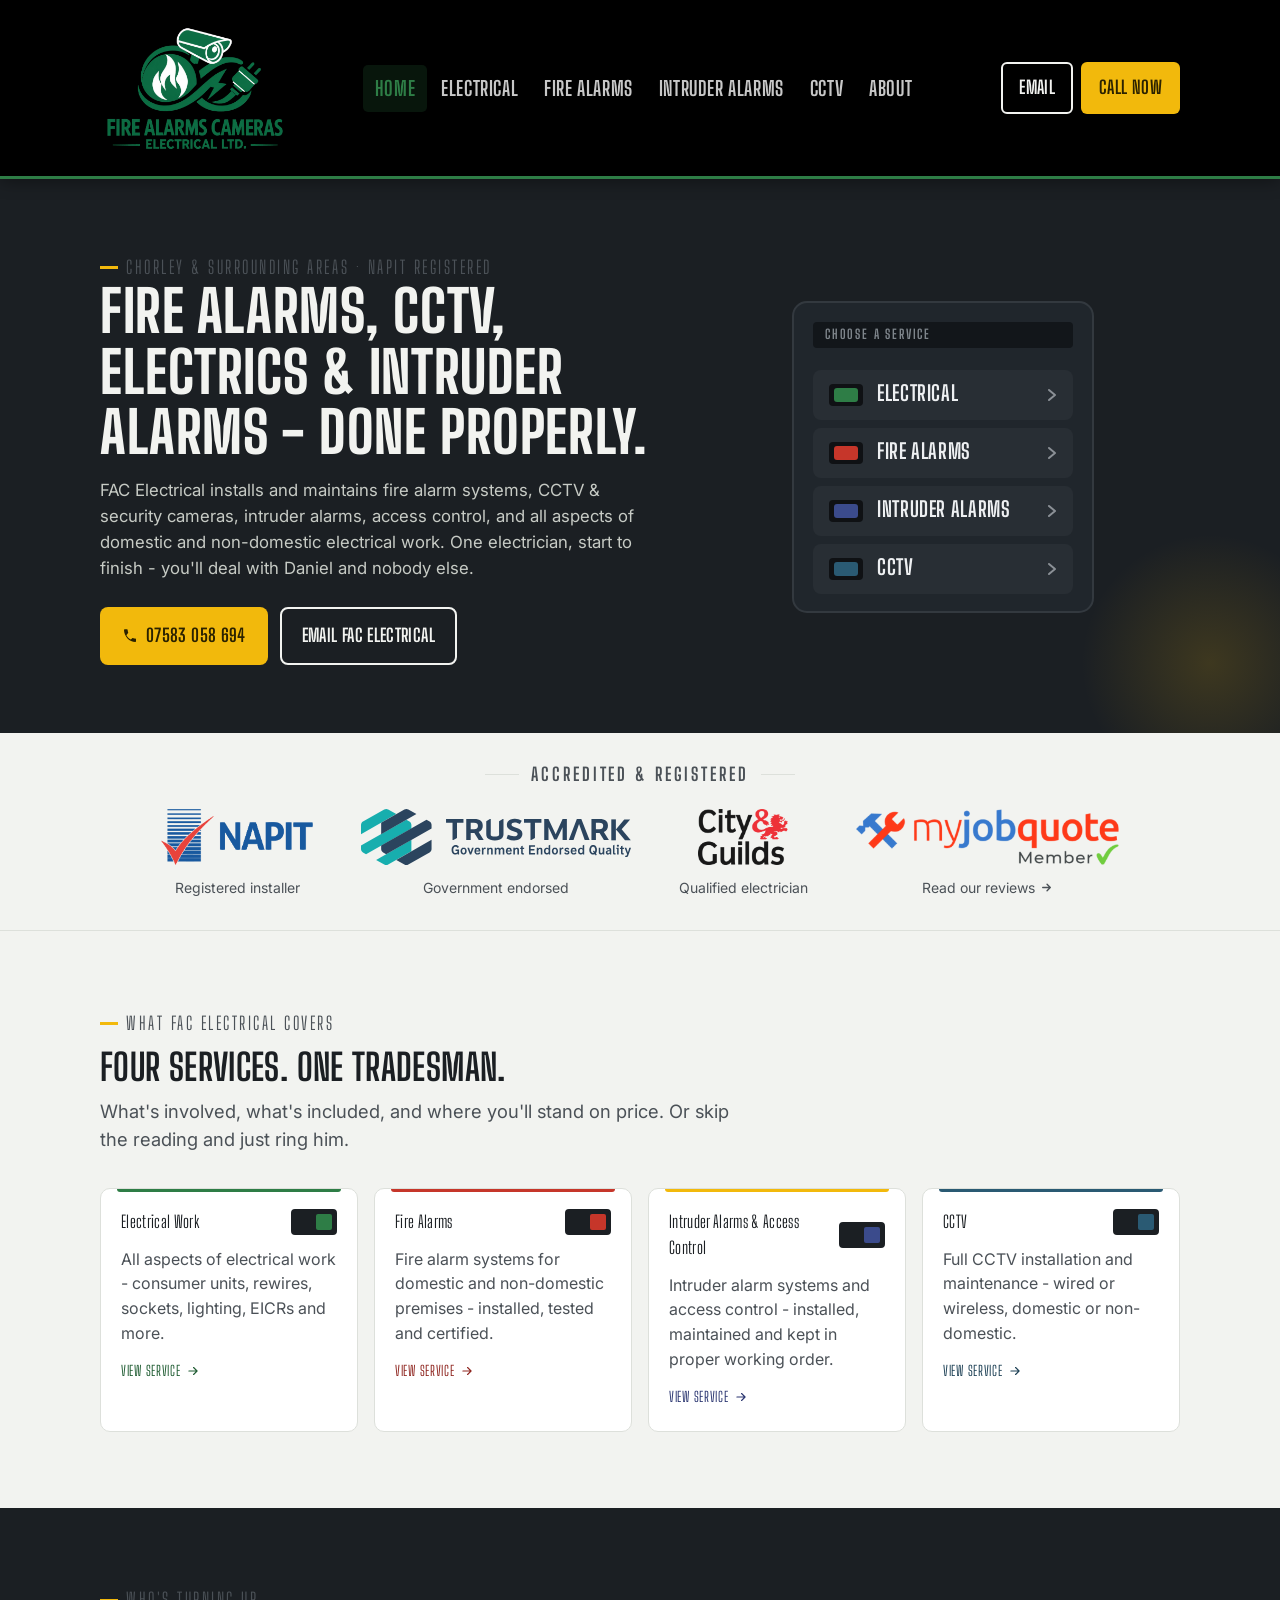
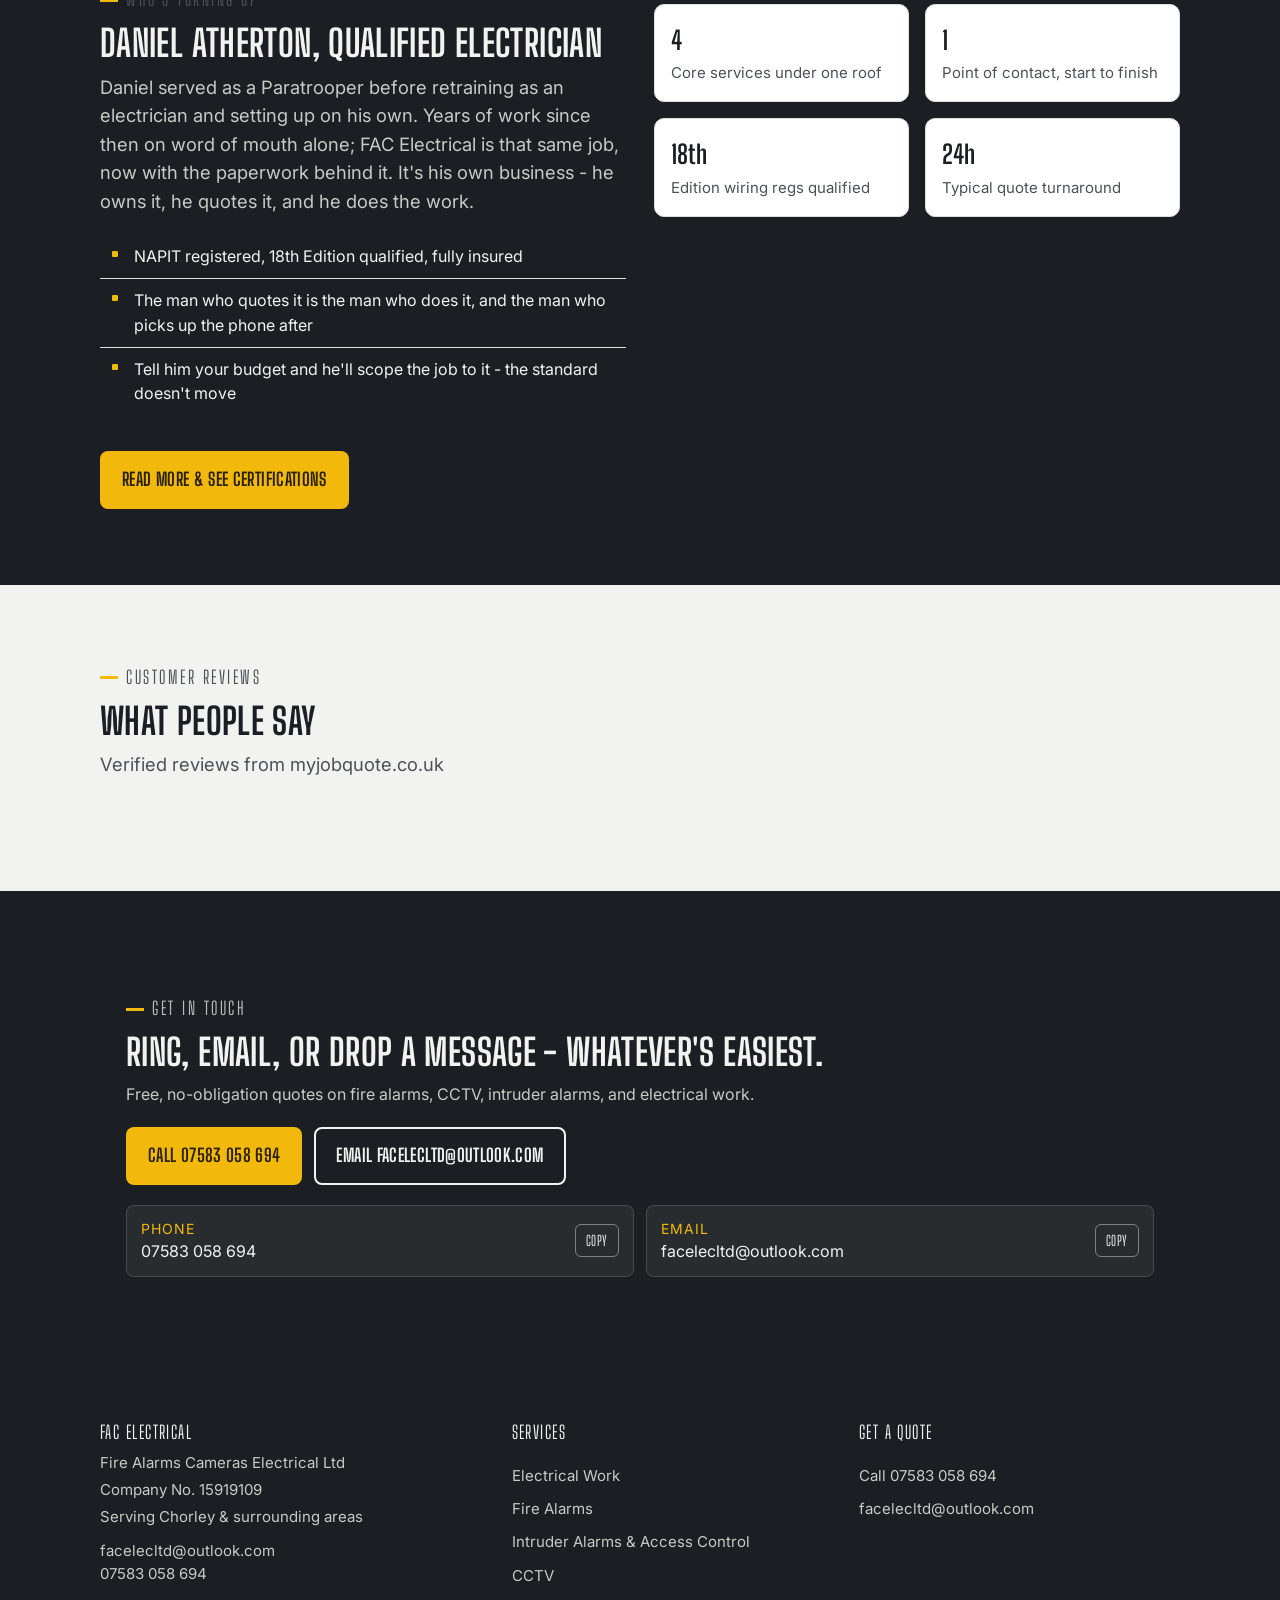
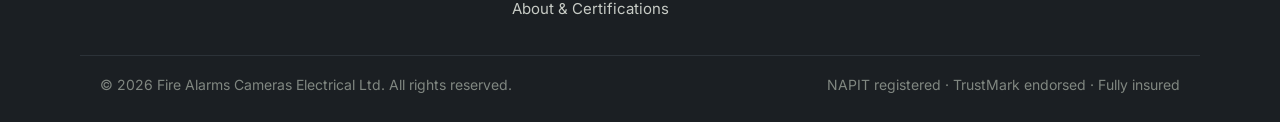
==== commit 873cc37a: "initial push" ====
--- a/index.html
+++ b/index.html
@@ -1,12 +1,12 @@
-<!doctype html><html lang=en-GB><head><meta name=generator content="Hugo 0.164.0"><meta charset=utf-8><meta name=viewport content="width=device-width,initial-scale=1"><title>FAC Electrical - Fire Alarms, CCTV, Intruder Alarms & Electrical Work</title><meta name=description content="Fire Alarms Cameras Electrical Ltd - Fire alarm installation, CCTV, intruder alarm systems, access control, and all aspects of electrical work."><link rel=preconnect href=https://fonts.googleapis.com><link rel=preconnect href=https://fonts.gstatic.com crossorigin><link href="https://fonts.googleapis.com/css2?family=Big+Shoulders+Display:wght@700;800&family=Inter:wght@400;500;600;700&display=swap" rel=stylesheet><link rel=stylesheet href=/FACElectrical/css/styles.css></head><body><header class=site-header><div class=site-header__bar><a class=brand href=/ aria-label="FAC Electrical home"><img class=brand__mark src=/FACElectrical/img/logo.JPG alt="Fire Alarms Cameras Electrical Ltd" width=1400 height=1120>
+<!doctype html><html lang=en-GB><head><meta name=generator content="Hugo 0.164.0"><meta charset=utf-8><meta name=viewport content="width=device-width,initial-scale=1"><title>FAC Electrical - Fire Alarms, CCTV, Intruder Alarms & Electrical Work</title><meta name=description content="Fire Alarms Cameras Electrical Ltd - Fire alarm installation, CCTV, intruder alarm systems, access control, and all aspects of electrical work."><link rel=preconnect href=https://fonts.googleapis.com><link rel=preconnect href=https://fonts.gstatic.com crossorigin><link href="https://fonts.googleapis.com/css2?family=Big+Shoulders+Display:wght@700;800&family=Inter:wght@400;500;600;700&display=swap" rel=stylesheet><link rel=stylesheet href=/css/styles.css></head><body><header class=site-header><div class=site-header__bar><a class=brand href=/ aria-label="FAC Electrical home"><img class=brand__mark src=/img/logo.JPG alt="Fire Alarms Cameras Electrical Ltd" width=1400 height=1120>
 </a><button class=nav-toggle aria-expanded=false aria-controls=site-nav aria-label="Open menu">
-<span></span></button><nav class=site-nav id=site-nav><ul class=site-nav__list><li><a href=/>Home</a></li><li><a href=/electrics/>Electrical</a></li><li><a href=/fire-alarms/>Fire Alarms</a></li><li><a href=/intruder-alarms/>Intruder Alarms</a></li><li><a href=/cameras/>CCTV</a></li><li><a href=/about/>About</a></li></ul></nav><div class=header-cta><a class="btn btn--outline btn--sm" href=mailto:facelecltd@outlook.com>Email</a>
+<span></span></button><nav class=site-nav id=site-nav><ul class=site-nav__list><li><a href=/ aria-current=page>Home</a></li><li><a href=/electrics/>Electrical</a></li><li><a href=/fire-alarms/>Fire Alarms</a></li><li><a href=/intruder-alarms/>Intruder Alarms</a></li><li><a href=/cameras/>CCTV</a></li><li><a href=/about/>About</a></li></ul></nav><div class=header-cta><a class="btn btn--outline btn--sm" href=mailto:facelecltd@outlook.com>Email</a>
 <a class="btn btn--amber btn--sm" href=tel:+447583058694>Call now</a></div></div></header><main><section class=hero><div class="wrap hero__grid"><div><p class=eyebrow>Chorley & surrounding areas · NAPIT registered</p><h1>Fire alarms, CCTV, Electrics & Intruder alarms - done properly.</h1><p class=lede>FAC Electrical installs and maintains fire alarm systems, CCTV & security cameras, intruder alarms, access control, and all aspects of domestic and non-domestic electrical work. One electrician, start to finish - you'll deal with Daniel and nobody else.</p><div class=hero__ctas><a class="btn btn--amber" href=tel:+447583058694><svg width="16" height="16" viewBox="0 0 24 24" fill="none" aria-hidden="true"><path d="M6.6 10.8c1.4 2.8 3.8 5.2 6.6 6.6l2.2-2.2c.3-.3.7-.4 1-.2 1.1.5 2.3.8 3.6.8.6.0 1 .4 1 1V20c0 .6-.4 1-1 1C11.4 21 3 12.6 3 3c0-.6.4-1 1-1h3.5c.6.0 1 .4 1 1 0 1.3.3 2.5.8 3.6.2.3.1.7-.2 1L6.6 10.8z" fill="currentColor"/></svg>
 07583 058 694
-</a><a class="btn btn--outline" href=mailto:facelecltd@outlook.com>Email FAC Electrical</a></div></div><svg class="breaker-art" viewBox="0 0 340 340" fill="none" role="navigation" aria-label="Services"><rect x="20" y="14" width="300" height="310" rx="14" fill="#20262C" stroke="#33393F" stroke-width="2"/><rect x="40" y="34" width="260" height="26" rx="4" fill="#12161A"/><text class="breaker-art__title" x="52" y="51">Choose a service</text><a class="breaker-art__row" href="/electrics/"><rect class="breaker-art__body" x="40" y="82" width="260" height="50" rx="8" fill="#282E34"/><rect x="56" y="96" width="34" height="22" rx="4" fill="#0F1114"/><rect class="breaker-art__led" x="61" y="100" width="24" height="14" rx="3" fill="#2E7D46"/><text class="breaker-art__name" x="104" y="113">Electrical</text><path class="breaker-art__chev" d="M276 102l6 5-6 5" stroke="#8B9096" stroke-width="2" stroke-linecap="round" stroke-linejoin="round"/></a><a class="breaker-art__row" href="/fire-alarms/"><rect class="breaker-art__body" x="40" y="140" width="260" height="50" rx="8" fill="#282E34"/><rect x="56" y="154" width="34" height="22" rx="4" fill="#0F1114"/><rect class="breaker-art__led" x="61" y="158" width="24" height="14" rx="3" fill="#C6362A"/><text class="breaker-art__name" x="104" y="171">Fire Alarms</text><path class="breaker-art__chev" d="M276 160l6 5-6 5" stroke="#8B9096" stroke-width="2" stroke-linecap="round" stroke-linejoin="round"/></a><a class="breaker-art__row" href="/intruder-alarms/"><rect class="breaker-art__body" x="40" y="198" width="260" height="50" rx="8" fill="#282E34"/><rect x="56" y="212" width="34" height="22" rx="4" fill="#0F1114"/><rect class="breaker-art__led" x="61" y="216" width="24" height="14" rx="3" fill="#3B4B8C"/><text class="breaker-art__name" x="104" y="229">Intruder Alarms</text><path class="breaker-art__chev" d="M276 218l6 5-6 5" stroke="#8B9096" stroke-width="2" stroke-linecap="round" stroke-linejoin="round"/></a><a class="breaker-art__row" href="/cameras/"><rect class="breaker-art__body" x="40" y="256" width="260" height="50" rx="8" fill="#282E34"/><rect x="56" y="270" width="34" height="22" rx="4" fill="#0F1114"/><rect class="breaker-art__led" x="61" y="274" width="24" height="14" rx="3" fill="#2A5A73"/><text class="breaker-art__name" x="104" y="287">CCTV</text><path class="breaker-art__chev" d="M276 276l6 5-6 5" stroke="#8B9096" stroke-width="2" stroke-linecap="round" stroke-linejoin="round"/></a></svg></div></section><section class=accred-strip><div class="wrap accred-strip__inner"><span class=accred-strip__label>Accredited & registered</span><div class=accred-logos><div class=accred-item><img src=/FACElectrical/img/napit.png alt=NAPIT class=accred-logo width=497 height=184>
-<span class=accred-item__note>Registered installer</span></div><div class=accred-item><img src=/FACElectrical/img/trustmark.svg alt=TrustMark class=accred-logo width=212 height=44>
-<span class=accred-item__note>Government endorsed</span></div><div class=accred-item><img src=/FACElectrical/img/cityandguilds.png alt="City & Guilds" class=accred-logo width=288 height=179>
-<span class=accred-item__note>Qualified electrician</span></div><a class="accred-item accred-item--link" href=https://www.myjobquote.co.uk/t/fire-alarms-cameras-electrical-ltd target=_blank rel=noopener><img src=/FACElectrical/img/myjobquote.png alt=MyJobQuote class=accred-logo width=432 height=92>
+</a><a class="btn btn--outline" href=mailto:facelecltd@outlook.com>Email FAC Electrical</a></div></div><svg class="breaker-art" viewBox="0 0 340 340" fill="none" role="navigation" aria-label="Services"><rect x="20" y="14" width="300" height="310" rx="14" fill="#20262C" stroke="#33393F" stroke-width="2"/><rect x="40" y="34" width="260" height="26" rx="4" fill="#12161A"/><text class="breaker-art__title" x="52" y="51">Choose a service</text><a class="breaker-art__row" href="/electrics/"><rect class="breaker-art__body" x="40" y="82" width="260" height="50" rx="8" fill="#282E34"/><rect x="56" y="96" width="34" height="22" rx="4" fill="#0F1114"/><rect class="breaker-art__led" x="61" y="100" width="24" height="14" rx="3" fill="#2E7D46"/><text class="breaker-art__name" x="104" y="113">Electrical</text><path class="breaker-art__chev" d="M276 102l6 5-6 5" stroke="#8B9096" stroke-width="2" stroke-linecap="round" stroke-linejoin="round"/></a><a class="breaker-art__row" href="/fire-alarms/"><rect class="breaker-art__body" x="40" y="140" width="260" height="50" rx="8" fill="#282E34"/><rect x="56" y="154" width="34" height="22" rx="4" fill="#0F1114"/><rect class="breaker-art__led" x="61" y="158" width="24" height="14" rx="3" fill="#C6362A"/><text class="breaker-art__name" x="104" y="171">Fire Alarms</text><path class="breaker-art__chev" d="M276 160l6 5-6 5" stroke="#8B9096" stroke-width="2" stroke-linecap="round" stroke-linejoin="round"/></a><a class="breaker-art__row" href="/intruder-alarms/"><rect class="breaker-art__body" x="40" y="198" width="260" height="50" rx="8" fill="#282E34"/><rect x="56" y="212" width="34" height="22" rx="4" fill="#0F1114"/><rect class="breaker-art__led" x="61" y="216" width="24" height="14" rx="3" fill="#3B4B8C"/><text class="breaker-art__name" x="104" y="229">Intruder Alarms</text><path class="breaker-art__chev" d="M276 218l6 5-6 5" stroke="#8B9096" stroke-width="2" stroke-linecap="round" stroke-linejoin="round"/></a><a class="breaker-art__row" href="/cameras/"><rect class="breaker-art__body" x="40" y="256" width="260" height="50" rx="8" fill="#282E34"/><rect x="56" y="270" width="34" height="22" rx="4" fill="#0F1114"/><rect class="breaker-art__led" x="61" y="274" width="24" height="14" rx="3" fill="#2A5A73"/><text class="breaker-art__name" x="104" y="287">CCTV</text><path class="breaker-art__chev" d="M276 276l6 5-6 5" stroke="#8B9096" stroke-width="2" stroke-linecap="round" stroke-linejoin="round"/></a></svg></div></section><section class=accred-strip><div class="wrap accred-strip__inner"><span class=accred-strip__label>Accredited & registered</span><div class=accred-logos><div class=accred-item><img src=/img/napit.png alt=NAPIT class=accred-logo width=497 height=184>
+<span class=accred-item__note>Registered installer</span></div><div class=accred-item><img src=/img/trustmark.svg alt=TrustMark class=accred-logo width=212 height=44>
+<span class=accred-item__note>Government endorsed</span></div><div class=accred-item><img src=/img/cityandguilds.png alt="City & Guilds" class=accred-logo width=288 height=179>
+<span class=accred-item__note>Qualified electrician</span></div><a class="accred-item accred-item--link" href=https://www.myjobquote.co.uk/t/fire-alarms-cameras-electrical-ltd target=_blank rel=noopener><img src=/img/myjobquote.png alt=MyJobQuote class=accred-logo width=432 height=92>
 <span class=accred-item__note>Read our reviews<svg viewBox="0 0 24 24" fill="none" aria-hidden="true"><path d="M5 12h14M13 6l6 6-6 6" stroke="currentColor" stroke-width="2.5" stroke-linecap="round" stroke-linejoin="round"/></svg></span></a></div></div></section><section class=section><div class=wrap><p class=eyebrow>What FAC Electrical covers</p><h2 class=mt-sm>Four services. One tradesman.</h2><p class="lede mt-sm">What's involved, what's included, and where you'll stand on price. Or skip the reading and just ring him.</p><div class=panel-grid><a class="breaker breaker--electric" href=/electrics/><div class=breaker__row><span class=breaker__label>Electrical Work</span>
 <span class=breaker__switch aria-hidden=true></span></div><p class=breaker__desc>All aspects of electrical work - consumer units, rewires, sockets, lighting, EICRs and more.</p><span class=breaker__go>View service <svg viewBox="0 0 24 24" fill="none" aria-hidden="true"><path d="M5 12h14M13 6l6 6-6 6" stroke="currentColor" stroke-width="2" stroke-linecap="round" stroke-linejoin="round"/></svg></span>
 </a><a class="breaker breaker--fire" href=/fire-alarms/><div class=breaker__row><span class=breaker__label>Fire Alarms</span>
@@ -22,4 +22,4 @@
 <a href=/about/>About & Certifications</a></nav><div class=footer-links><p class=footer-heading>Get a quote</p><a href=tel:+447583058694>Call 07583 058 694</a>
 <a href=mailto:facelecltd@outlook.com>facelecltd@outlook.com</a></div></div><div class="wrap footer-bottom"><span>&copy; 2026 Fire Alarms Cameras Electrical Ltd. All rights reserved.</span>
 <span>NAPIT registered · TrustMark endorsed · Fully insured</span></div></footer><div class=mobile-bar><a href=tel:+447583058694>Call</a>
-<a href=mailto:facelecltd@outlook.com>Email</a></div><script src=/FACElectrical/js/main.js></script><script src=https://www.myjobquote.co.uk/js/widget.js></script><script>(new MyJobQuoteWidget).init({targetId:"mjq-reviews-widget",userId:"usr_rum1ofasfew40qtidzmq6sgp3s2v",numberOfReviews:10,widgetStyle:"full-width-with-sidebar",theme:"light"})</script></body></html>+<a href=mailto:facelecltd@outlook.com>Email</a></div><script src=/js/main.js></script><script src=https://www.myjobquote.co.uk/js/widget.js></script><script>(new MyJobQuoteWidget).init({targetId:"mjq-reviews-widget",userId:"usr_rum1ofasfew40qtidzmq6sgp3s2v",numberOfReviews:10,widgetStyle:"full-width-with-sidebar",theme:"light"})</script></body></html>
